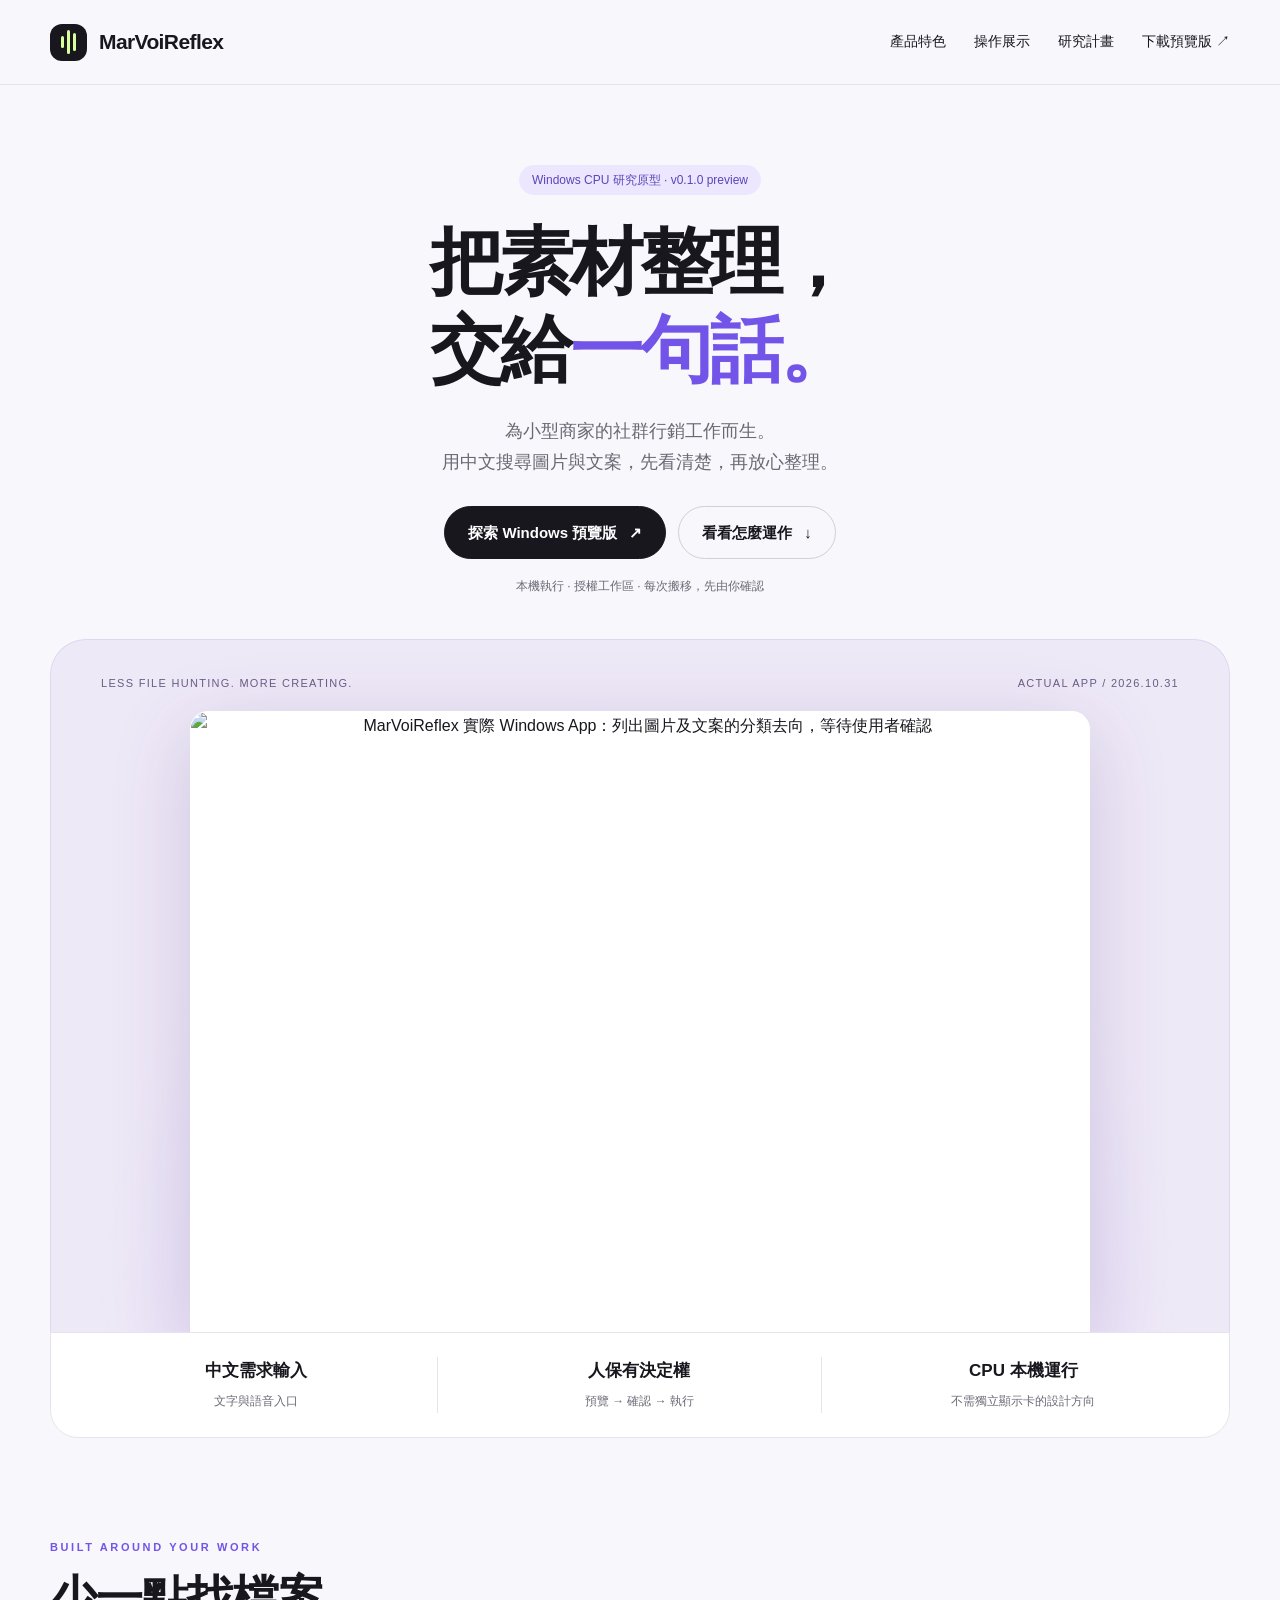
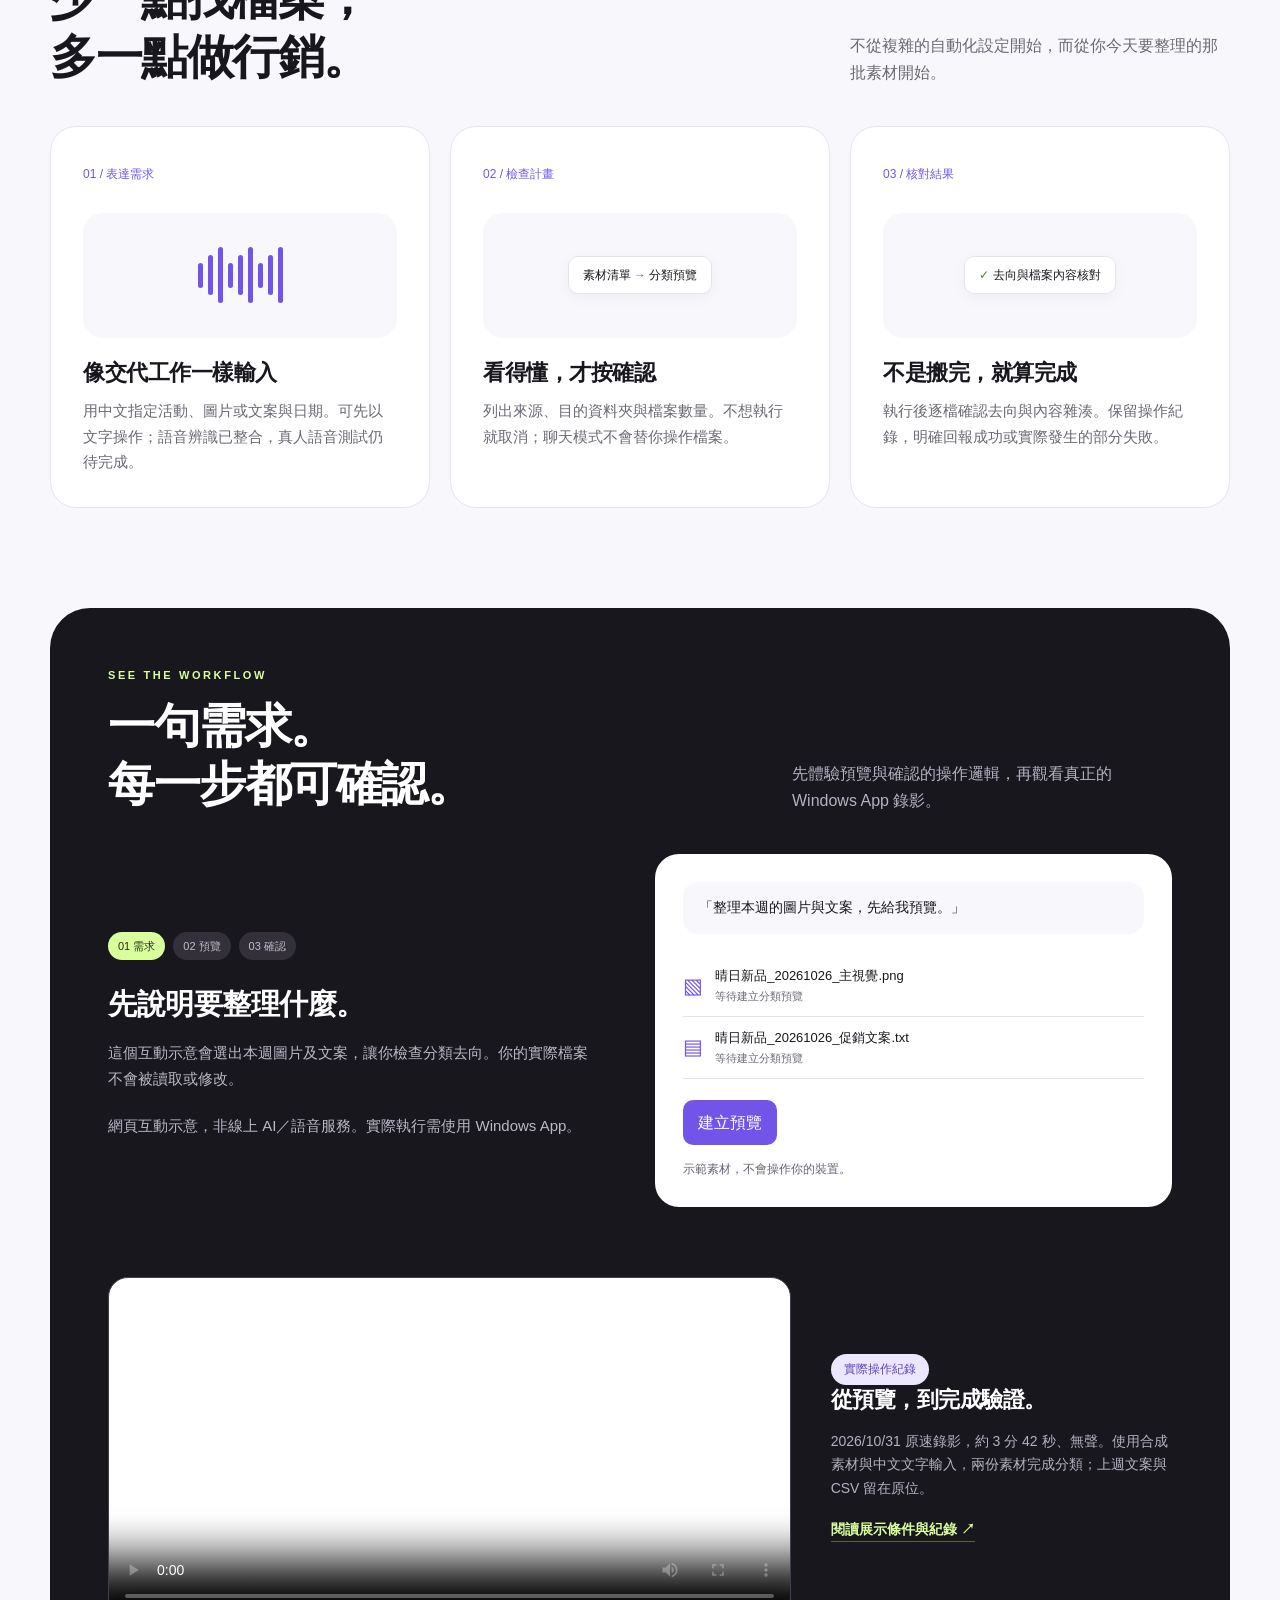
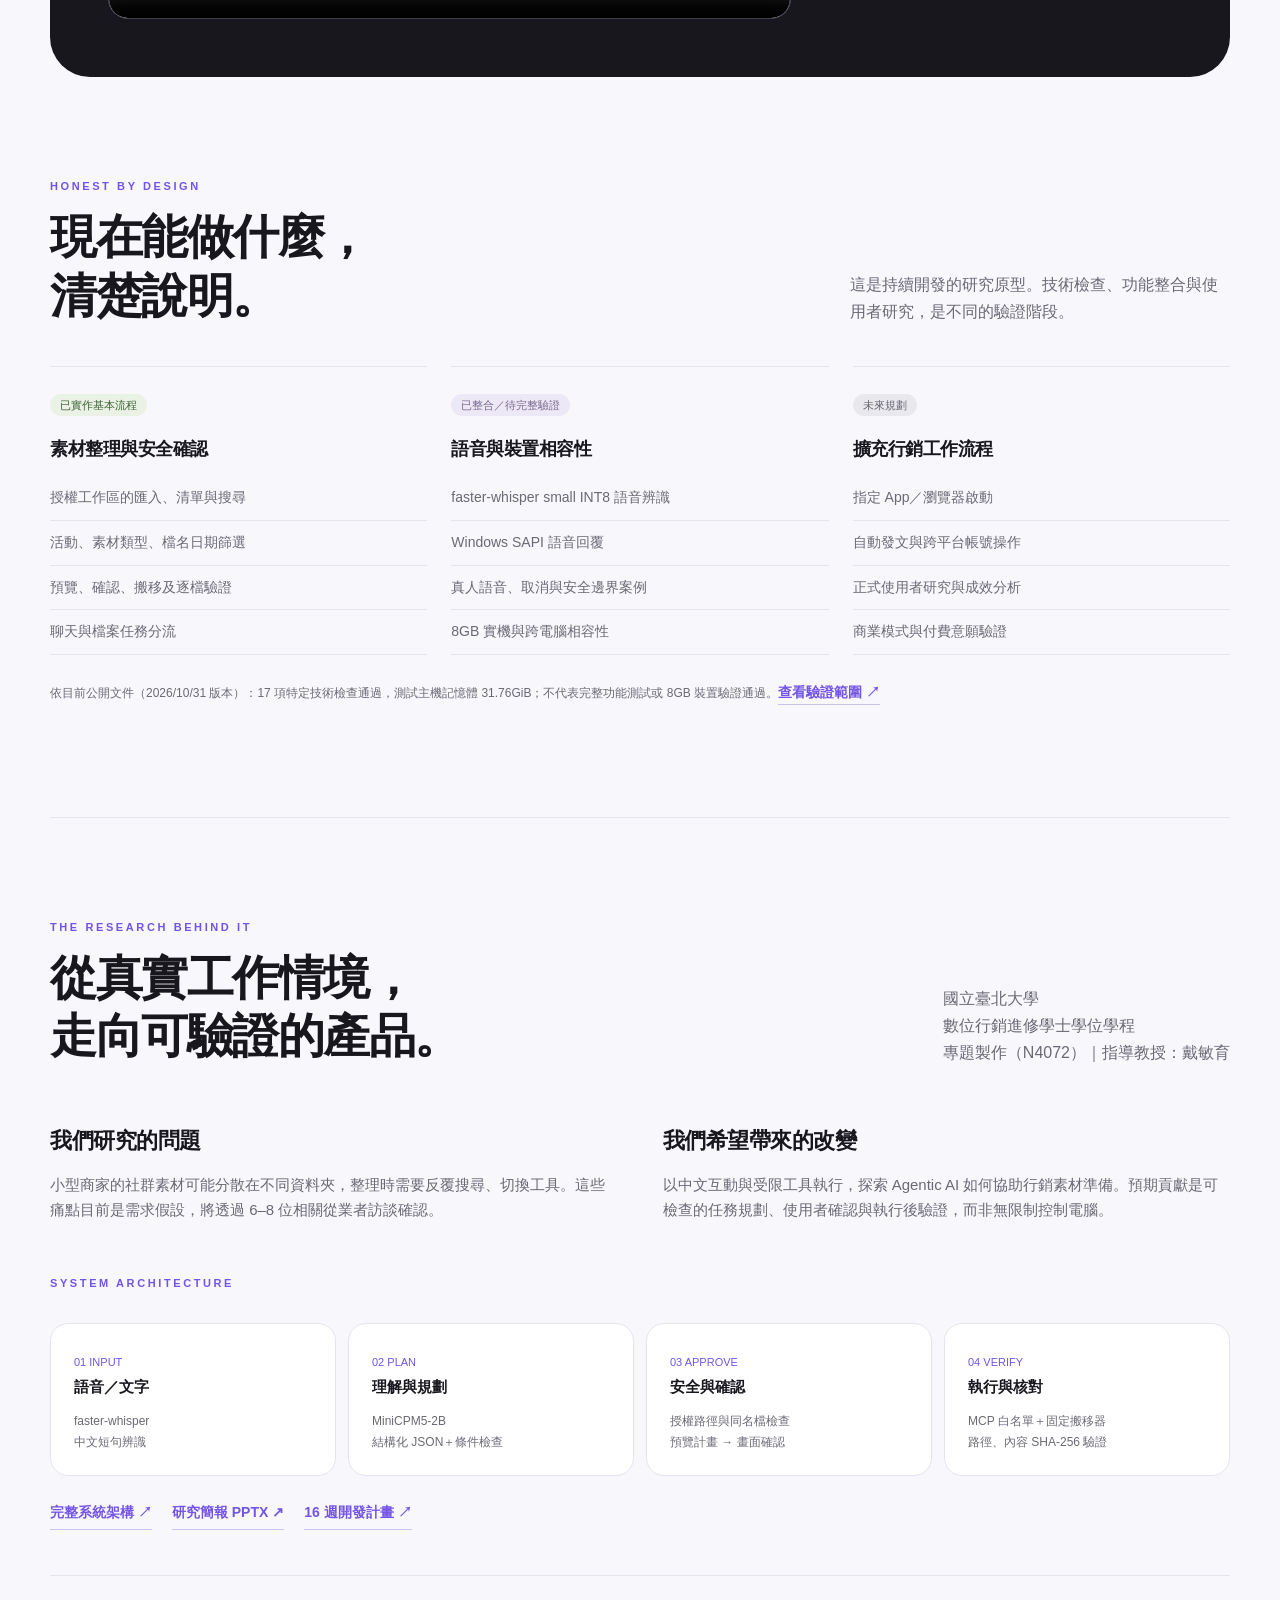
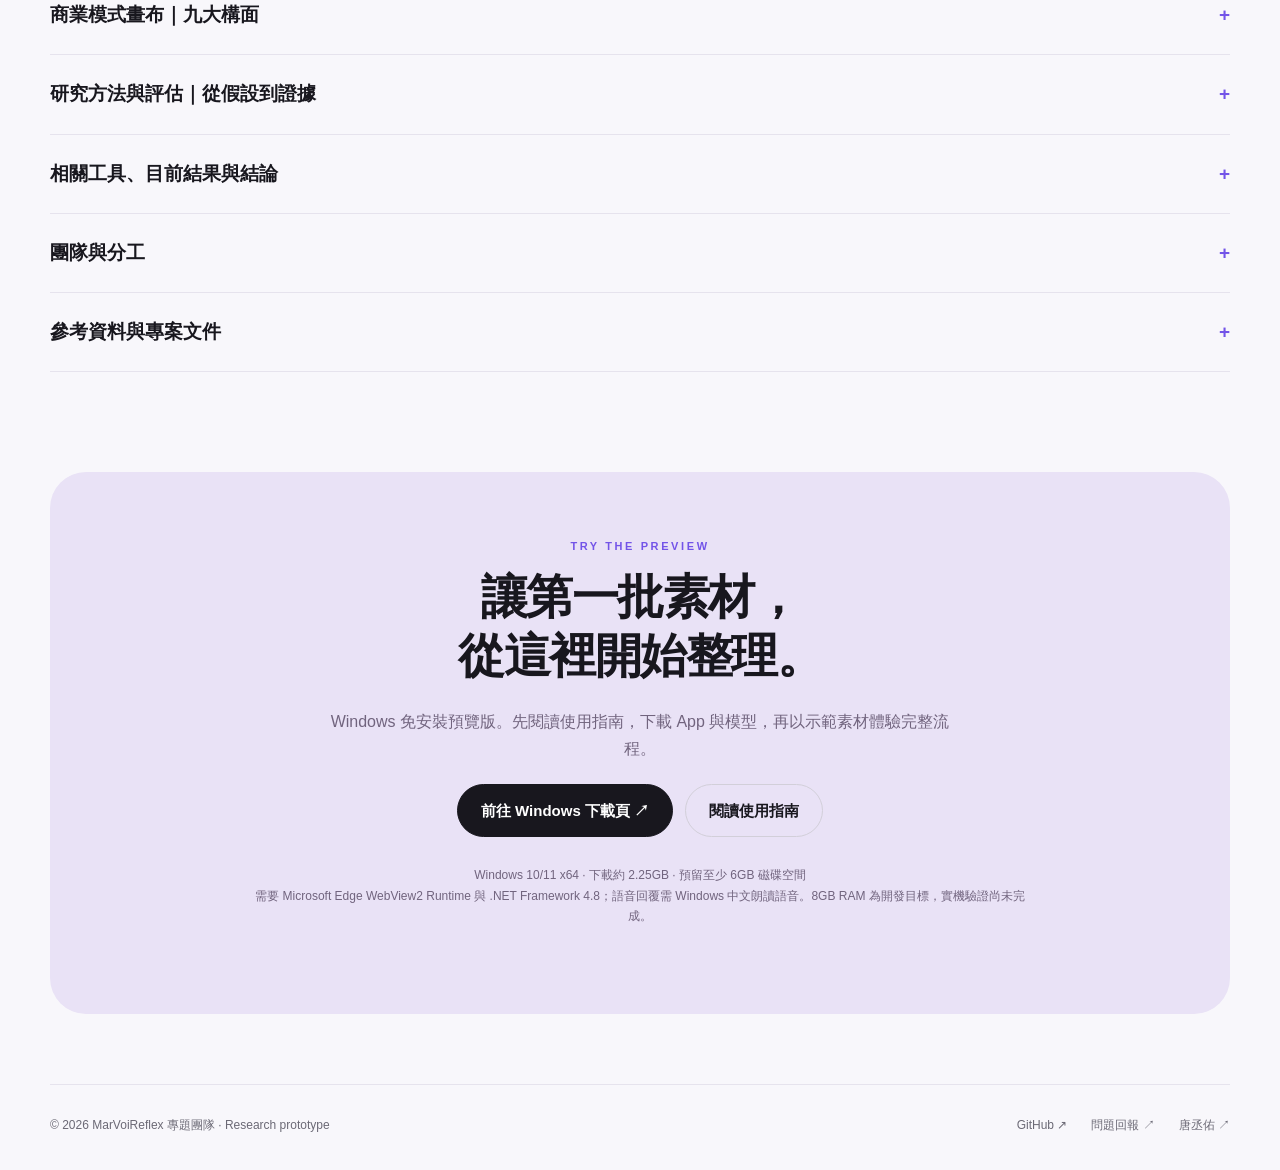
==== index.html @ 87a82dae "Publish MarVoiReflex product and research website" ====
<!doctype html><html lang="zh-Hant"><head><meta charset="UTF-8"><meta name="viewport" content="width=device-width,initial-scale=1"><meta name="theme-color" content="#16151b"><meta name="description" content="MarVoiReflex：結合 Agentic AI 的數位行銷工作流程語音助理。用中文搜尋與整理素材，先預覽、再確認、逐檔驗證。Windows CPU 研究原型。"><title>MarVoiReflex｜把素材整理，交給一句話。</title><style>
:root{--ink:#18171e;--sub:#6b6975;--line:#e6e3ed;--purple:#7354e8;--paper:#f8f7fb;--lime:#d9ff9c}*{box-sizing:border-box}html{scroll-behavior:smooth;scroll-padding-top:100px}body{margin:0;background:var(--paper);color:var(--ink);font-family:-apple-system,BlinkMacSystemFont,"SF Pro Display","PingFang TC","Noto Sans TC","Microsoft JhengHei",sans-serif;line-height:1.7}a{color:inherit;text-decoration:none}button{font:inherit;cursor:pointer}a:focus-visible,button:focus-visible,summary:focus-visible{outline:3px solid var(--purple);outline-offset:5px}.wrap{width:min(1180px,calc(100% - 64px));margin:auto}.nav{height:84px;display:flex;align-items:center;justify-content:space-between;gap:30px}.top{position:sticky;top:0;background:#f8f7fbeF;backdrop-filter:blur(16px);z-index:9;border-bottom:1px solid var(--line)}.brand{display:flex;align-items:center;gap:12px;font-size:21px;font-weight:750;letter-spacing:-.6px}.mark{display:inline-flex;align-items:center;justify-content:center;gap:3px;width:37px;height:37px;background:var(--ink);border-radius:12px}.mark i{display:block;width:3px;background:var(--lime);border-radius:4px;height:12px}.mark i:nth-child(2){height:24px}.mark i:nth-child(3){height:18px}.links{display:flex;gap:28px;font-size:14px}.links a:hover{color:var(--purple)}.pill,.button{display:inline-flex;align-items:center;justify-content:center;gap:12px;border-radius:100px;transition:transform .2s,background .2s}.pill{font-size:12px;padding:5px 13px;background:#ece7ff;color:#5d43ba}.button{border:1px solid var(--ink);background:var(--ink);color:white;padding:13px 23px;font-size:15px;font-weight:600}.button:hover{transform:translateY(-3px);background:#393442}.button.light{background:transparent;color:var(--ink);border-color:#d2cfd9}.button.light:hover{background:white}.hero{padding:80px 0 0;text-align:center}.eyebrow{font-size:11px;letter-spacing:2.6px;text-transform:uppercase;font-weight:700;color:var(--purple)}h1{font-size:clamp(40px,5.7vw,76px);line-height:1.2;letter-spacing:-3px;margin:23px 0}h1 span{color:var(--purple)}.lead{max-width:620px;font-size:18px;color:var(--sub);margin:0 auto 28px}.actions{display:flex;justify-content:center;gap:12px;flex-wrap:wrap}.fine{font-size:12px;color:var(--sub)}.hero .fine{margin:17px 0 42px}.hero-stage{padding:34px 50px 0;border:1px solid #ded7f1;border-bottom:0;border-radius:36px 36px 0 0;background:radial-gradient(at 50% 100%,#dfd1ff,transparent 65%),#eee9f7;position:relative;overflow:hidden}.stage-top{display:flex;align-items:center;justify-content:space-between;color:#6a5c85;font-size:11px;letter-spacing:1.3px;margin-bottom:19px}.window{max-width:900px;margin:auto;border-radius:18px 18px 0 0;border:1px solid white;overflow:hidden;box-shadow:0 20px 80px #4a2c7830;background:white}.window img{display:block;width:100%;height:auto}.proof{display:grid;grid-template-columns:repeat(3,1fr);background:white;border:1px solid var(--line);border-radius:0 0 28px 28px;padding:24px;gap:20px}.proof div{border-right:1px solid var(--line)}.proof div:last-child{border:0}.proof strong{display:block;font-size:17px}.proof span{font-size:12px;color:var(--sub)}section{padding:100px 0}.section-head{display:flex;justify-content:space-between;align-items:flex-end;gap:50px;margin-bottom:40px}h2{font-size:clamp(30px,3.7vw,47px);line-height:1.25;letter-spacing:-1.5px;margin:12px 0 0}.section-head>p{max-width:380px;margin:0;color:var(--sub)}.features{display:grid;grid-template-columns:repeat(3,1fr);gap:20px}.card{background:#fff;border:1px solid var(--line);padding:32px;border-radius:26px}.card .num{font-size:12px;color:var(--purple)}h3{font-size:22px;line-height:1.4;letter-spacing:-.5px;margin:20px 0 10px}.card p{color:var(--sub);font-size:15px;margin:0}.mini{height:125px;display:flex;align-items:center;justify-content:center;margin:26px 0 5px;background:var(--paper);border-radius:20px;position:relative;overflow:hidden}.wave{display:flex;align-items:center;gap:5px}.wave b{display:block;width:5px;border-radius:5px;background:var(--purple)}.wave b:nth-child(3n){height:56px}.wave b:nth-child(3n+1){height:25px}.wave b:nth-child(3n+2){height:40px}.mini .chip{padding:8px 14px;background:white;box-shadow:0 4px 15px #0000000a;border:1px solid var(--line);border-radius:10px;font-size:12px}.dark{background:var(--ink);color:white;border-radius:40px;padding:58px}.dark .eyebrow{color:var(--lime)}.dark .section-head p{color:#b5b1c2}.demo-grid{display:grid;grid-template-columns:1fr 1.05fr;gap:55px;align-items:center}.steps{display:flex;gap:8px;margin:24px 0}.steps span{font-size:11px;padding:5px 10px;border-radius:20px;background:#333039;color:#c2bdcf}.steps span.active{background:var(--lime);color:#23300f}.demo-copy h3{font-size:29px;margin-top:0}.demo-copy p{color:#bbb7c6;font-size:15px}.demo-panel{background:#fff;color:var(--ink);border-radius:24px;padding:28px;min-height:310px}.demo-panel .command{background:var(--paper);padding:14px 16px;border-radius:15px;font-size:14px}.files{margin:21px 0}.file{display:flex;gap:12px;align-items:center;font-size:13px;padding:10px 0;border-bottom:1px solid var(--line)}.file i{font-style:normal;color:var(--purple);font-size:21px}.file span{display:block;font-size:11px;color:var(--sub)}.demo-actions{display:flex;gap:8px;flex-wrap:wrap}.demo-actions button{border:0;border-radius:10px;padding:9px 15px;background:var(--purple);color:white}.demo-actions button.secondary{background:#f0edf5;color:#5a5565}.status{font-size:12px;margin-top:14px;min-height:20px;color:#696276}.demo-note{font-size:11px;color:#9992a8;margin-top:22px}.video-grid{display:grid;grid-template-columns:1.4fr .7fr;gap:40px;align-items:center;margin-top:70px}.video-grid video{width:100%;border-radius:20px;background:#fff;border:1px solid #433e4d}.video-grid h3{margin-top:0}.video-grid p{font-size:14px;color:#b5b1c2}.textlink{color:var(--purple);font-size:14px;font-weight:600;border-bottom:1px solid #ccc1ef;padding-bottom:4px}.dark .textlink{color:var(--lime);border-color:#566342}.status-grid{display:grid;grid-template-columns:repeat(3,1fr);gap:24px}.state{border-top:1px solid var(--line);padding-top:23px}.state h3{font-size:18px}.state ul{padding:0;list-style:none;font-size:14px;color:var(--sub)}.state li{padding:10px 0;border-bottom:1px solid var(--line)}.tag{font-size:11px;border-radius:30px;padding:5px 10px;background:#e9f2e5;color:#406137}.tag.pending{background:#ede8f5;color:#7a698f}.tag.future{background:#e9e9ed;color:#67646f}.research{border-top:1px solid var(--line)}.research-intro{display:grid;grid-template-columns:1fr 1fr;gap:45px;margin-bottom:36px}.research-intro p{color:var(--sub);font-size:15px}.flow{display:grid;grid-template-columns:repeat(4,1fr);gap:12px;margin-top:30px}.node{background:white;border:1px solid var(--line);border-radius:18px;padding:23px}.node strong{display:block;font-size:15px}.node p{font-size:12px;color:var(--sub);margin-bottom:0}.node em{font-size:11px;color:var(--purple);font-style:normal}.research-links{display:flex;gap:20px;margin:25px 0 45px;flex-wrap:wrap}details{border-top:1px solid var(--line);padding:23px 0}details:last-child{border-bottom:1px solid var(--line)}summary{font-size:19px;font-weight:650;cursor:pointer;list-style:none;display:flex;justify-content:space-between;gap:20px}summary:after{content:'+';color:var(--purple)}details[open] summary:after{content:'−'}.detail{padding-top:20px;color:var(--sub);font-size:14px}.bmc{display:grid;grid-template-columns:repeat(3,1fr);gap:10px}.bmc div{background:white;border:1px solid var(--line);border-radius:16px;padding:20px}.bmc strong{display:block;color:var(--ink);margin-bottom:7px}.team{display:grid;grid-template-columns:repeat(4,1fr);gap:15px;margin-top:23px}.team div{border:1px solid var(--line);padding:20px;border-radius:18px;background:white}.team strong{display:block;font-size:17px;color:var(--ink)}.team span{font-size:12px}.download{background:#e9e2f6;border-radius:36px;text-align:center;padding:65px 36px;margin-bottom:70px}.download p{color:#71647e;max-width:620px;margin:22px auto}.download .requirements{font-size:12px;max-width:780px;margin-top:28px}footer{padding:30px 0 35px;border-top:1px solid var(--line);font-size:12px;color:var(--sub);display:flex;justify-content:space-between;gap:20px}footer div{display:flex;gap:24px}.skip{position:absolute;left:15px;top:-80px;background:white;padding:10px;z-index:100}.skip:focus{top:10px}@media(max-width:900px){.links{gap:14px}.links a:nth-child(3){display:none}.wrap{width:calc(100% - 40px)}.hero{padding-top:55px}.features{gap:12px}.card{padding:23px}.dark{padding:36px}.demo-grid,.video-grid{gap:25px}.section-head{gap:25px}.team{grid-template-columns:repeat(2,1fr)}}@media(max-width:640px){.nav{height:70px}.brand{font-size:18px}.links a{display:none}.links a:last-child{display:block;font-size:12px}.hero{padding-top:45px}h1{font-size:40px;letter-spacing:-1.8px}.lead{font-size:16px}.hero-stage{padding:20px 12px 0;border-radius:24px 24px 0 0}.stage-top{font-size:9px}.proof{padding:18px 8px;gap:8px}.proof strong{font-size:13px}.proof span{font-size:10px}.section-head{display:block}.section-head>p{margin-top:18px}.features,.demo-grid,.video-grid,.status-grid,.research-intro{grid-template-columns:1fr}.card{padding:28px}.mini{height:100px}.dark{padding:30px 20px;border-radius:28px}.demo-grid{gap:22px}.demo-panel{padding:20px}.video-grid{margin-top:45px}.flow{grid-template-columns:repeat(2,1fr)}.bmc{grid-template-columns:1fr}.team{gap:10px}.team div{padding:15px}section{padding:65px 0}.download{padding:45px 24px;margin-bottom:40px}footer{display:block}footer div{margin-top:12px}h2{font-size:33px}.research-links{gap:15px}}@media(prefers-reduced-motion:reduce){html{scroll-behavior:auto}*{transition:none!important}}
</style></head><body><a class="skip" href="#main">跳至內容</a><header class="top"><nav class="nav wrap" aria-label="主導覽"><a class="brand" href="#"><span class="mark" aria-hidden="true"><i></i><i></i><i></i></span>MarVoiReflex</a><div class="links"><a href="#features">產品特色</a><a href="#demo">操作展示</a><a href="#research">研究計畫</a><a href="#download">下載預覽版 ↗</a></div></nav></header><main id="main"><div class="wrap"><div class="hero"><span class="pill">Windows CPU 研究原型 · v0.1.0 preview</span><h1>把素材整理，<br>交給<span>一句話。</span></h1><p class="lead">為小型商家的社群行銷工作而生。<br>用中文搜尋圖片與文案，先看清楚，再放心整理。</p><div class="actions"><a class="button" href="#download">探索 Windows 預覽版 <span>↗</span></a><a class="button light" href="#demo">看看怎麼運作 <span>↓</span></a></div><p class="fine">本機執行 · 授權工作區 · 每次搬移，先由你確認</p><div class="hero-stage"><div class="stage-top"><span>LESS FILE HUNTING. MORE CREATING.</span><span>ACTUAL APP / 2026.10.31</span></div><div class="window"><img src="https://raw.githubusercontent.com/yo20ywork-max/MarVoiReflex/main/docs/images/demo-material-preview.png" alt="MarVoiReflex 實際 Windows App：列出圖片及文案的分類去向，等待使用者確認" width="1104" height="761"></div></div><div class="proof"><div><strong>中文需求輸入</strong><span>文字與語音入口</span></div><div><strong>人保有決定權</strong><span>預覽 → 確認 → 執行</span></div><div><strong>CPU 本機運行</strong><span>不需獨立顯示卡的設計方向</span></div></div></div>
<section id="features"><div class="section-head"><div><div class="eyebrow">BUILT AROUND YOUR WORK</div><h2>少一點找檔案，<br>多一點做行銷。</h2></div><p>不從複雜的自動化設定開始，而從你今天要整理的那批素材開始。</p></div><div class="features"><article class="card"><span class="num">01 / 表達需求</span><div class="mini"><div class="wave" aria-hidden="true"><b></b><b></b><b></b><b></b><b></b><b></b><b></b><b></b><b></b></div></div><h3>像交代工作一樣輸入</h3><p>用中文指定活動、圖片或文案與日期。可先以文字操作；語音辨識已整合，真人語音測試仍待完成。</p></article><article class="card"><span class="num">02 / 檢查計畫</span><div class="mini"><div class="chip">素材清單 <span style="color:#7354e8">→</span> 分類預覽</div></div><h3>看得懂，才按確認</h3><p>列出來源、目的資料夾與檔案數量。不想執行就取消；聊天模式不會替你操作檔案。</p></article><article class="card"><span class="num">03 / 核對結果</span><div class="mini"><div class="chip"><span style="color:#567c32">✓</span> 去向與檔案內容核對</div></div><h3>不是搬完，就算完成</h3><p>執行後逐檔確認去向與內容雜湊。保留操作紀錄，明確回報成功或實際發生的部分失敗。</p></article></div></section>
<section class="dark" id="demo"><div class="section-head"><div><div class="eyebrow">SEE THE WORKFLOW</div><h2>一句需求。<br>每一步都可確認。</h2></div><p>先體驗預覽與確認的操作邏輯，再觀看真正的 Windows App 錄影。</p></div><div class="demo-grid"><div class="demo-copy"><div class="steps" aria-label="示意流程"><span class="active">01 需求</span><span>02 預覽</span><span>03 確認</span></div><h3 id="demo-title">先說明要整理什麼。</h3><p id="demo-desc">這個互動示意會選出本週圖片及文案，讓你檢查分類去向。你的實際檔案不會被讀取或修改。</p><p class="demo-note">網頁互動示意，非線上 AI／語音服務。實際執行需使用 Windows App。</p></div><div class="demo-panel"><div class="command">「整理本週的圖片與文案，先給我預覽。」</div><div class="files" id="files"><div class="file"><i>▧</i><div>晴日新品_20261026_主視覺.png<span>等待建立分類預覽</span></div></div><div class="file"><i>▤</i><div>晴日新品_20261026_促銷文案.txt<span>等待建立分類預覽</span></div></div></div><div class="demo-actions"><button id="preview">建立預覽</button><button id="confirm" hidden>確認示意整理</button><button class="secondary" id="cancel" hidden>取消</button><button class="secondary" id="reset" hidden>重新體驗</button></div><div class="status" id="status" aria-live="polite">示範素材，不會操作你的裝置。</div></div></div><div class="video-grid"><video controls preload="metadata" poster="https://raw.githubusercontent.com/yo20ywork-max/MarVoiReflex/main/docs/images/demo-material-preview.png" aria-label="MarVoiReflex Windows App 真實操作影片"><source src="https://raw.githubusercontent.com/yo20ywork-max/MarVoiReflex/main/docs/demo/MarVoiReflex-Material-Task-20261031.mp4" type="video/mp4">你的瀏覽器不支援影片，請使用下方 GitHub 展示連結。</video><div><span class="pill">實際操作紀錄</span><h3>從預覽，到完成驗證。</h3><p>2026/10/31 原速錄影，約 3 分 42 秒、無聲。使用合成素材與中文文字輸入，兩份素材完成分類；上週文案與 CSV 留在原位。</p><a class="textlink" href="https://github.com/yo20ywork-max/MarVoiReflex/blob/main/docs/demo.md">閱讀展示條件與紀錄 ↗</a></div></div></section>
<section id="status-section"><div class="section-head"><div><div class="eyebrow">HONEST BY DESIGN</div><h2>現在能做什麼，<br>清楚說明。</h2></div><p>這是持續開發的研究原型。技術檢查、功能整合與使用者研究，是不同的驗證階段。</p></div><div class="status-grid"><article class="state"><span class="tag">已實作基本流程</span><h3>素材整理與安全確認</h3><ul><li>授權工作區的匯入、清單與搜尋</li><li>活動、素材類型、檔名日期篩選</li><li>預覽、確認、搬移及逐檔驗證</li><li>聊天與檔案任務分流</li></ul></article><article class="state"><span class="tag pending">已整合／待完整驗證</span><h3>語音與裝置相容性</h3><ul><li>faster-whisper small INT8 語音辨識</li><li>Windows SAPI 語音回覆</li><li>真人語音、取消與安全邊界案例</li><li>8GB 實機與跨電腦相容性</li></ul></article><article class="state"><span class="tag future">未來規劃</span><h3>擴充行銷工作流程</h3><ul><li>指定 App／瀏覽器啟動</li><li>自動發文與跨平台帳號操作</li><li>正式使用者研究與成效分析</li><li>商業模式與付費意願驗證</li></ul></article></div><p class="fine">依目前公開文件（2026/10/31 版本）：17 項特定技術檢查通過，測試主機記憶體 31.76GiB；不代表完整功能測試或 8GB 裝置驗證通過。<a class="textlink" href="https://github.com/yo20ywork-max/MarVoiReflex/blob/main/docs/testing/feasibility.md">查看驗證範圍 ↗</a></p></section>
<section id="research" class="research"><div class="section-head"><div><div class="eyebrow">THE RESEARCH BEHIND IT</div><h2>從真實工作情境，<br>走向可驗證的產品。</h2></div><p>國立臺北大學<br>數位行銷進修學士學位學程<br>專題製作（N4072）｜指導教授：戴敏育</p></div><div class="research-intro"><div><h3>我們研究的問題</h3><p>小型商家的社群素材可能分散在不同資料夾，整理時需要反覆搜尋、切換工具。這些痛點目前是需求假設，將透過 6–8 位相關從業者訪談確認。</p></div><div><h3>我們希望帶來的改變</h3><p>以中文互動與受限工具執行，探索 Agentic AI 如何協助行銷素材準備。預期貢獻是可檢查的任務規劃、使用者確認與執行後驗證，而非無限制控制電腦。</p></div></div><div class="eyebrow">SYSTEM ARCHITECTURE</div><div class="flow"><div class="node"><em>01 INPUT</em><strong>語音／文字</strong><p>faster-whisper<br>中文短句辨識</p></div><div class="node"><em>02 PLAN</em><strong>理解與規劃</strong><p>MiniCPM5-2B<br>結構化 JSON＋條件檢查</p></div><div class="node"><em>03 APPROVE</em><strong>安全與確認</strong><p>授權路徑與同名檔檢查<br>預覽計畫 → 畫面確認</p></div><div class="node"><em>04 VERIFY</em><strong>執行與核對</strong><p>MCP 白名單＋固定搬移器<br>路徑、內容 SHA-256 驗證</p></div></div><div class="research-links"><a class="textlink" href="https://github.com/yo20ywork-max/MarVoiReflex/blob/main/docs/architecture.md">完整系統架構 ↗</a><a class="textlink" href="https://github.com/yo20ywork-max/MarVoiReflex/blob/main/docs/presentation/MarVoiReflex-Revision-20261031.pptx">研究簡報 PPTX ↗</a><a class="textlink" href="https://github.com/yo20ywork-max/MarVoiReflex/blob/main/docs/roadmap.md">16 週開發計畫 ↗</a></div>
<details><summary>商業模式畫布｜九大構面</summary><div class="detail"><p>以下為待驗證的商業規劃，不是已確定售價或營運成果。</p><div class="bmc"><div><strong>客戶區隔</strong>小型商家的社群行銷人員</div><div><strong>價值主張</strong>降低搜尋、分類時間與檔案整理錯誤</div><div><strong>通路</strong>商家社群、校內成果展示、專題網站</div><div><strong>客戶關係</strong>操作教學、分類預覽與問題回報</div><div><strong>收益來源</strong>免費試用、買斷或訂閱；尚待訪談驗證</div><div><strong>關鍵資源</strong>本機模型、CPU 推論、工具控制器與團隊</div><div><strong>關鍵活動</strong>訪談、開發、安全驗證與使用者測試</div><div><strong>關鍵夥伴</strong>試用商家、行銷人員、教授及工具社群</div><div><strong>成本結構</strong>開發工時、測試設備、維護與散布儲存</div></div></div></details>
<details><summary>研究方法與評估｜從假設到證據</summary><div class="detail"><p>規劃招募 12–16 位相關工作經驗受試者，使用難度相當的 A／B 素材，以平衡順序比較人工與 Agent 操作。前期需求訪談與正式研究為不同階段，目前招募與正式測試尚未完成。</p><p>評估任務完成率、配對作業時間、分類正確率、精確率／召回率、操作步驟、滿意度與未授權操作。失敗與超時也納入報告，不只展示成功案例。</p><p>研究目標：任務完成率 ≥80%、時間節省 ≥20%、滿意度平均 ≥4/5，且未授權操作為 0。以上是待驗證目標，並非實測成果。</p><a class="textlink" href="https://github.com/yo20ywork-max/MarVoiReflex/blob/main/docs/testing/user-study.md">完整研究方法 ↗</a></div></details>
<details><summary>相關工具、目前結果與結論</summary><div class="detail"><p>研究參考 Windows Voice Access、Power Automate Desktop 與其 Copilot；比較重點為中文素材整理的口令數、設定成本、操作時間與錯誤恢復。目前比較依官方文件整理，競品實測仍在規劃中。</p><p>目前成果為可展示的 Windows CPU 原型、素材預覽與確認流程，以及特定工程檢查紀錄。是否能改善實際行銷人員效率，須待正式使用者研究後下結論。</p><a class="textlink" href="https://github.com/yo20ywork-max/MarVoiReflex/blob/main/docs/project-positioning.md">工具比較與研究定位 ↗</a></div></details>
<details><summary>團隊與分工</summary><div class="detail"><div class="team"><div><strong>唐丞佑</strong><span>組長<br>規劃進度、整合成果</span></div><div><strong>劉邦昱</strong><span>語音輸入與語音回覆</span></div><div><strong>劉芮妘</strong><span>畫面資訊與結果確認</span></div><div><strong>李心愉</strong><span>理解指令、研究資料</span></div></div></div></details>
<details><summary>參考資料與專案文件</summary><div class="detail"><p><a class="textlink" href="https://drive.google.com/file/d/1s6wkJIULlJHknoELVIFMi5XBsE9Rpsbp/view">Agentic AI Innovative Applications 課程指引 ↗</a></p><p><a class="textlink" href="https://github.com/yo20ywork-max/MarVoiReflex/blob/main/docs/references.md">完整參考資料與第三方工具來源 ↗</a></p><p><a class="textlink" href="https://github.com/yo20ywork-max/MarVoiReflex/blob/main/docs/requirements.md">研究需求與驗收對照 ↗</a></p><p>本站依公開專案文件整理，未將課程 PDF 重新散布。網站為產品與研究介紹頁，並非正式測試成果報告。</p></div></details></section>
<div class="download" id="download"><div class="eyebrow">TRY THE PREVIEW</div><h2>讓第一批素材，<br>從這裡開始整理。</h2><p>Windows 免安裝預覽版。先閱讀使用指南，下載 App 與模型，再以示範素材體驗完整流程。</p><div class="actions"><a class="button" href="https://github.com/yo20ywork-max/MarVoiReflex/releases/tag/v0.1.0-preview-20261031">前往 Windows 下載頁 ↗</a><a class="button light" href="https://github.com/yo20ywork-max/MarVoiReflex/blob/main/docs/user-guide.md">閱讀使用指南</a></div><p class="requirements">Windows 10/11 x64 · 下載約 2.25GB · 預留至少 6GB 磁碟空間<br>需要 Microsoft Edge WebView2 Runtime 與 .NET Framework 4.8；語音回覆需 Windows 中文朗讀語音。8GB RAM 為開發目標，實機驗證尚未完成。</p></div></div></main><footer class="wrap"><span>© 2026 MarVoiReflex 專題團隊 · Research prototype</span><div><a href="https://github.com/yo20ywork-max/MarVoiReflex">GitHub ↗</a><a href="https://github.com/yo20ywork-max/MarVoiReflex/issues">問題回報 ↗</a><a href="https://yo20ywork-max.github.io/">唐丞佑 ↗</a></div></footer><script>
const q=id=>document.getElementById(id), initial=q('files').innerHTML;
function show(ids){['preview','confirm','cancel','reset'].forEach(id=>q(id).hidden=!ids.includes(id))}
function step(n){document.querySelectorAll('.steps span').forEach((el,i)=>el.classList.toggle('active',i===n))}
q('preview').onclick=()=>{show(['confirm','cancel']);step(1);q('demo-title').textContent='看清楚每一份檔案的去向。';q('demo-desc').textContent='預覽中，圖片將分類到圖片資料夾，文字檔將分類到文案資料夾。此時仍可取消。';q('files').querySelectorAll('span').forEach((el,i)=>el.textContent=i?'預計 → 已整理／文案／':'預計 → 已整理／圖片／');q('status').textContent='預覽已建立。尚未執行示意整理。'};
q('confirm').onclick=()=>{show(['reset']);step(2);q('demo-title').textContent='由你確認，再完成整理。';q('demo-desc').textContent='示意流程已完成。實際 App 會重新檢查授權範圍與檔案狀態，並在搬移後逐檔驗證。';q('files').querySelectorAll('span').forEach((el,i)=>el.textContent=i?'示意完成 → 已整理／文案／':'示意完成 → 已整理／圖片／');q('status').textContent='✓ 互動示意完成；沒有讀取或修改任何真實檔案。'};
q('cancel').onclick=()=>{show(['reset']);step(0);q('demo-title').textContent='隨時取消，原檔不動。';q('demo-desc').textContent='取消不是失敗，而是把選擇權留給你。你可以重新確認需求，再建立新的分類預覽。';q('status').textContent='已取消示意整理，未執行任何檔案操作。'};
q('reset').onclick=()=>{show(['preview']);step(0);q('files').innerHTML=initial;q('demo-title').textContent='先說明要整理什麼。';q('demo-desc').textContent='這個互動示意會選出本週圖片及文案，讓你檢查分類去向。你的實際檔案不會被讀取或修改。';q('status').textContent='示範素材，不會操作你的裝置。'};
</script></body></html>
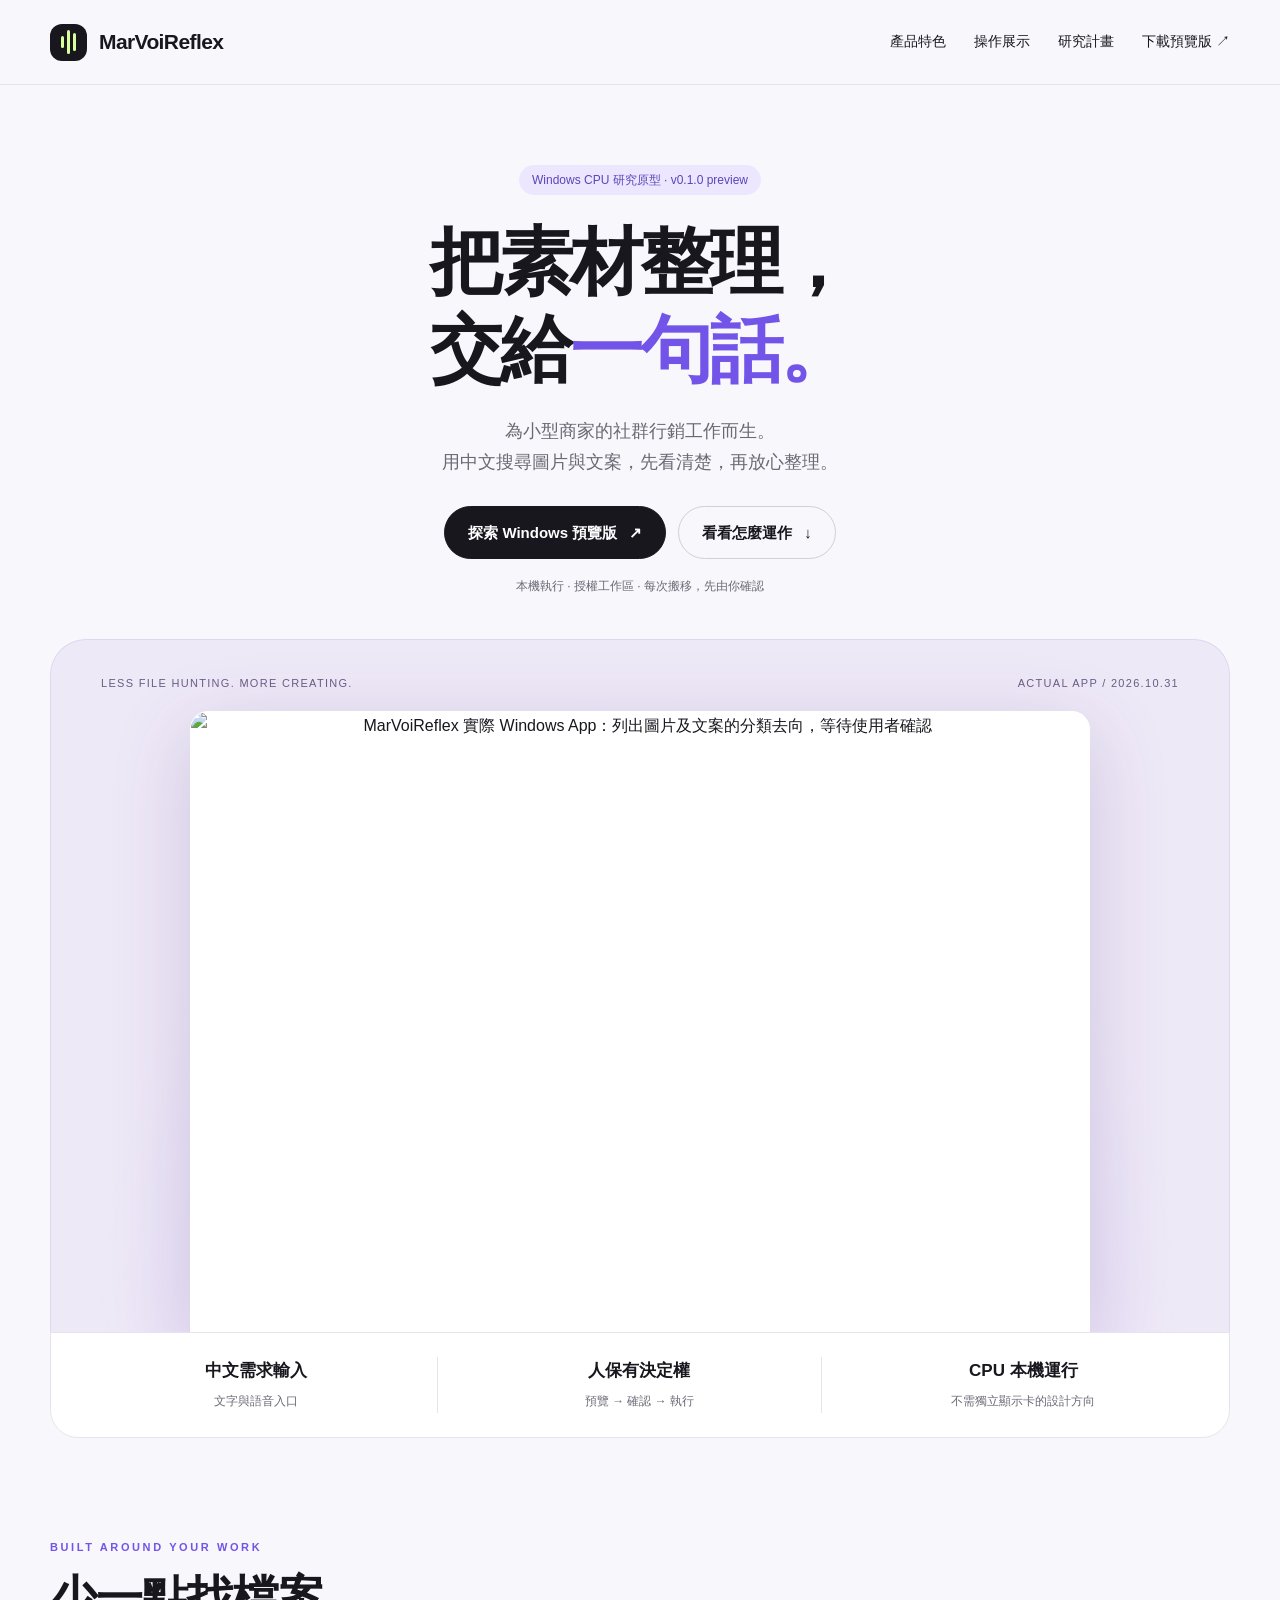
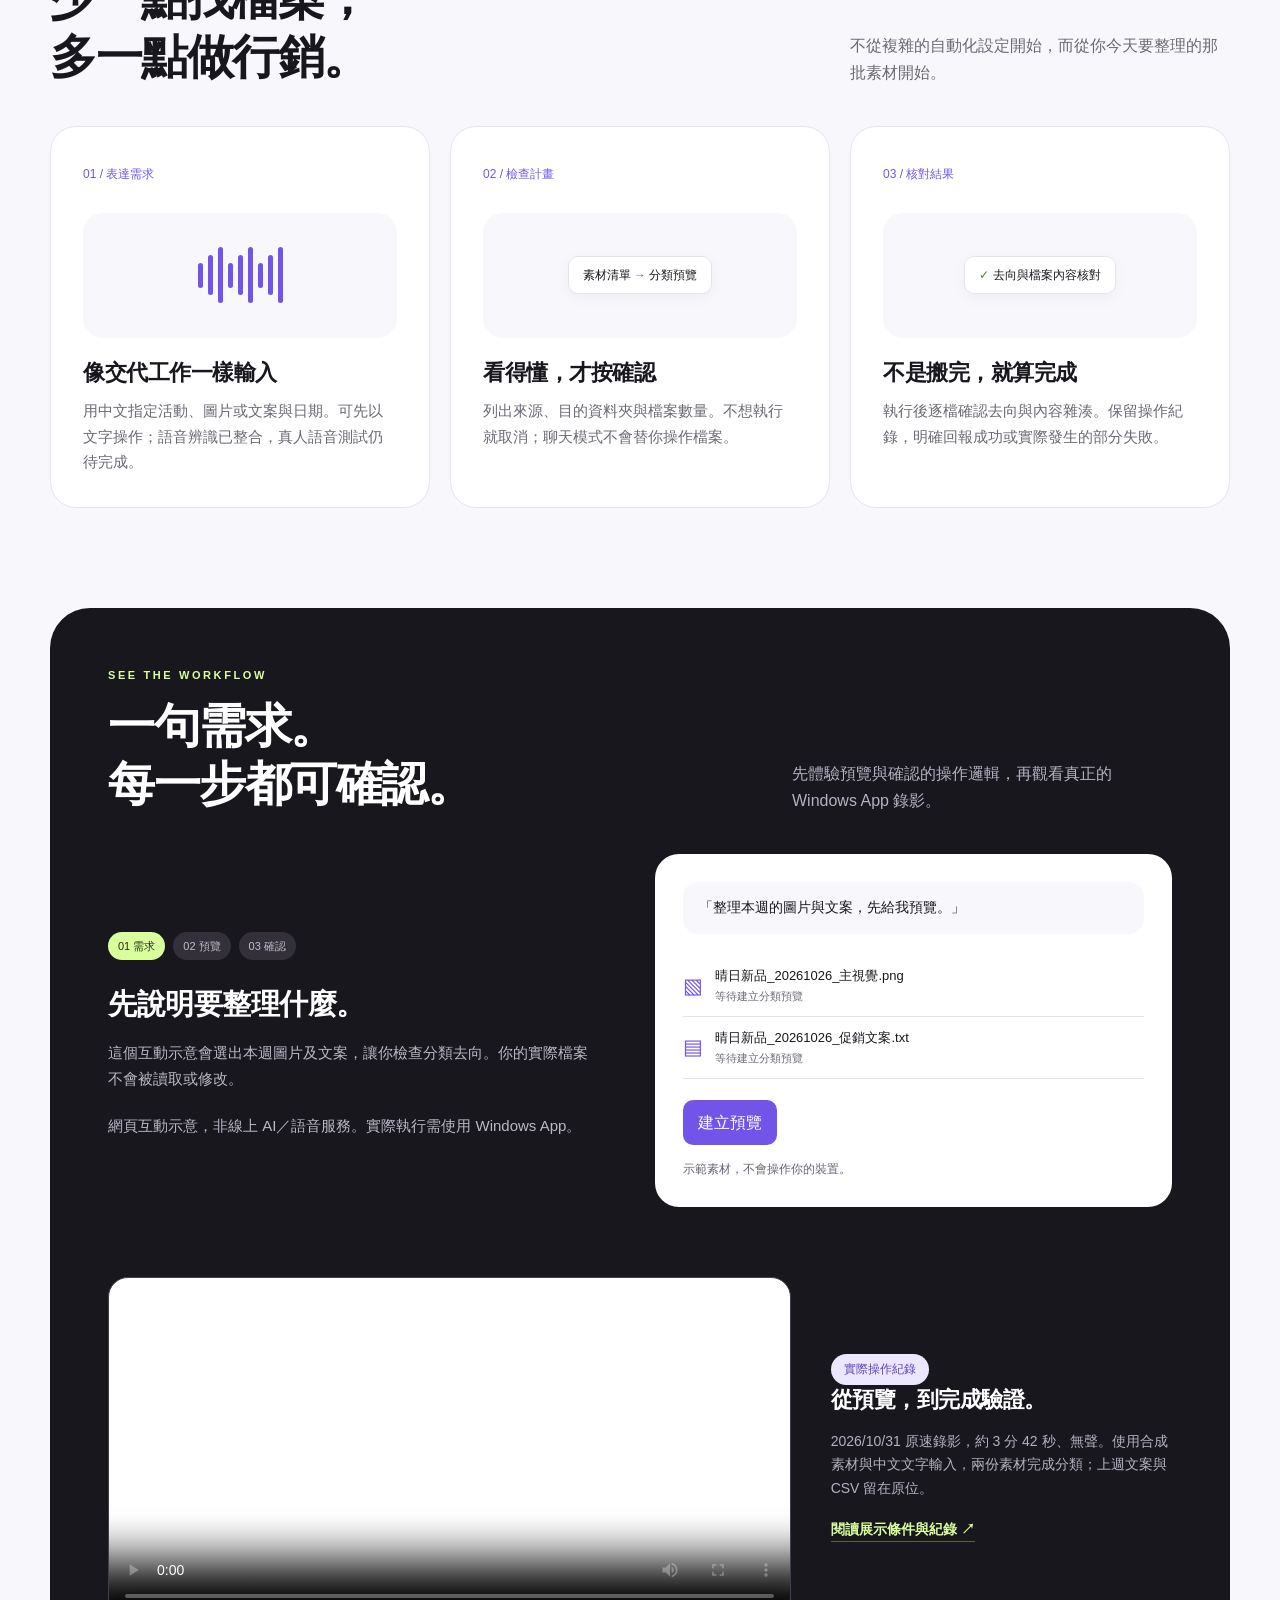
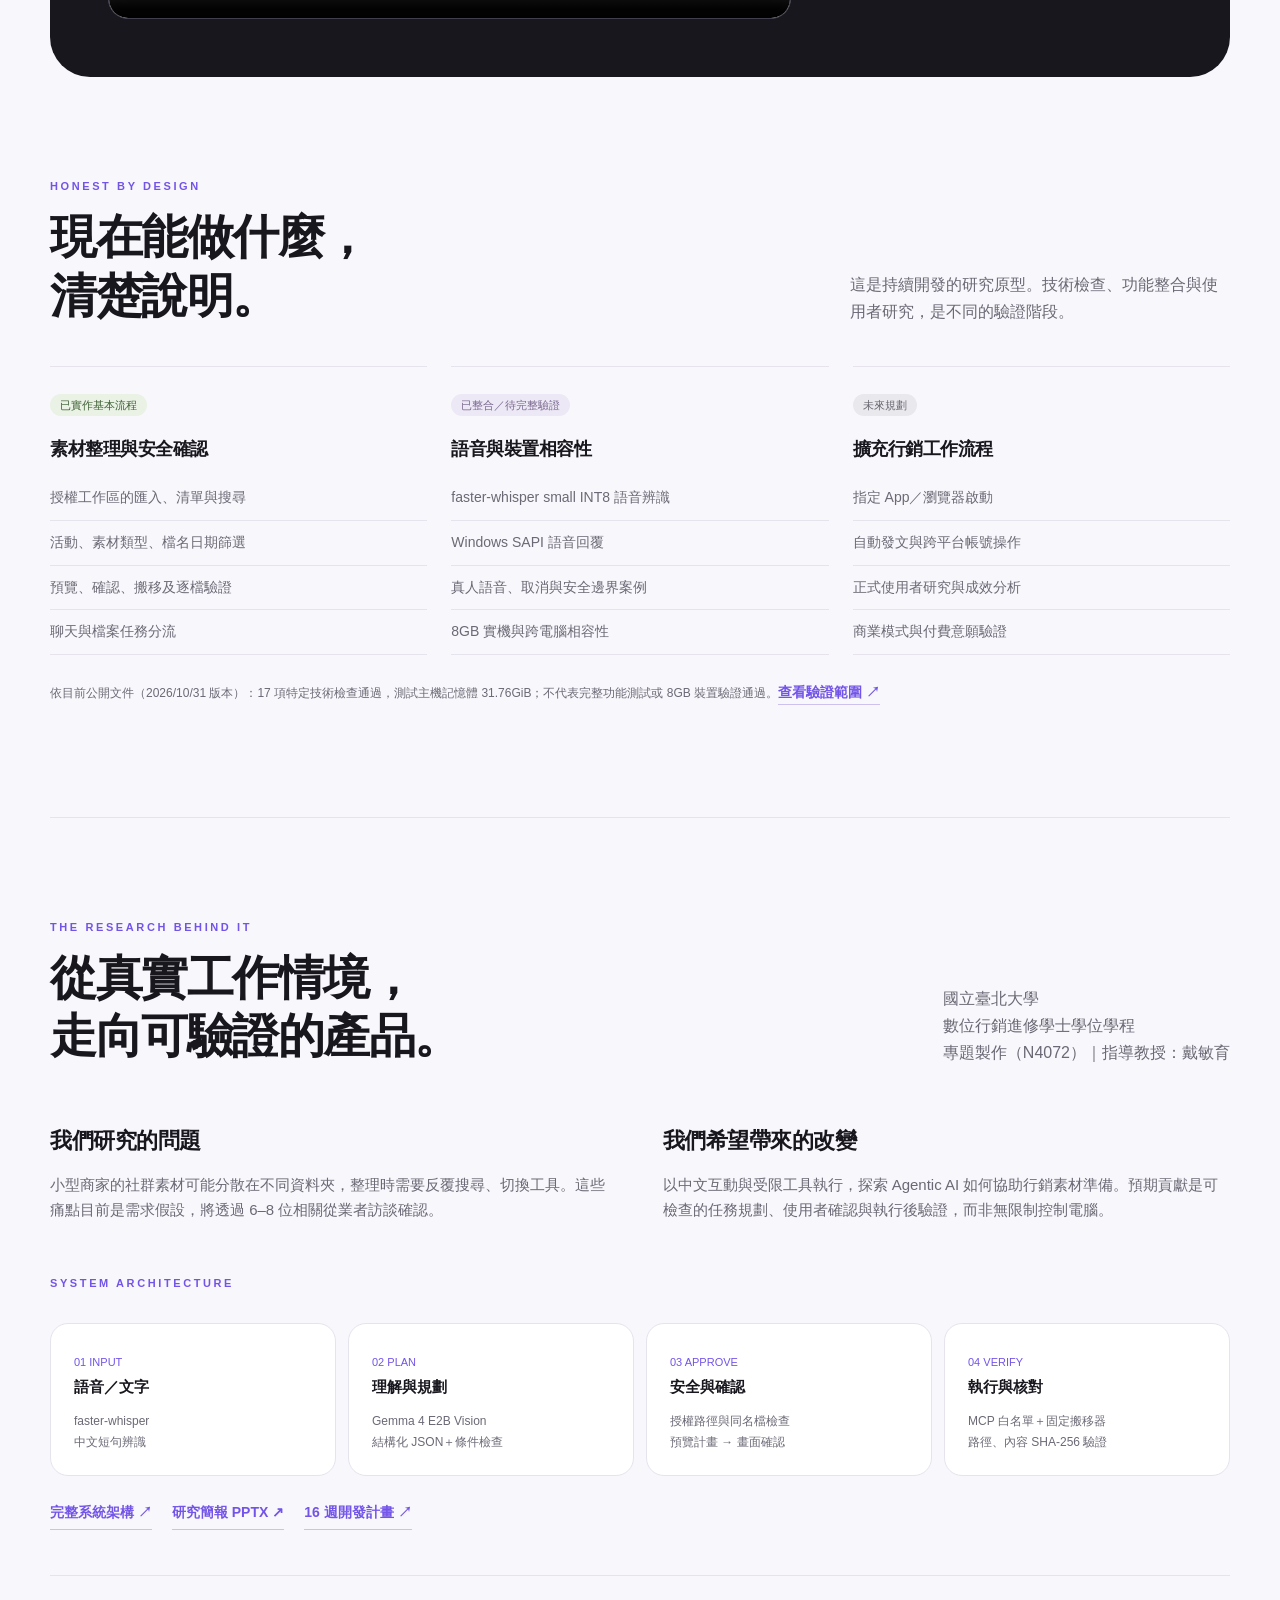
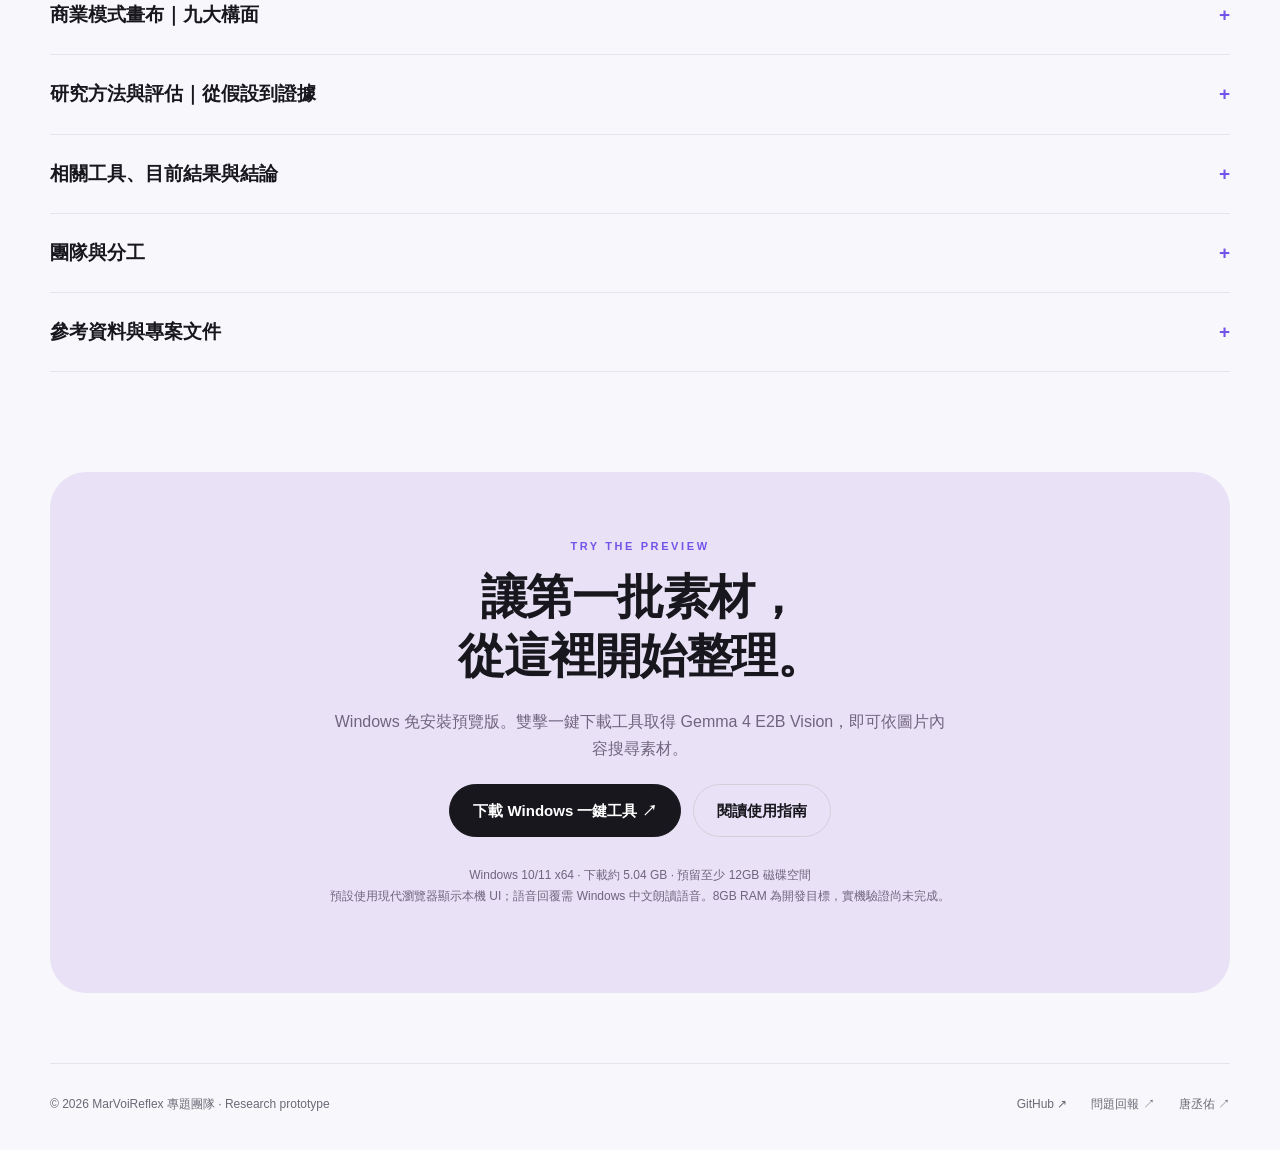
==== commit 05c92bf0: "Prepare Windows Gemma 4 E2B Vision default release" ====
--- a/index.html
+++ b/index.html
@@ -2,15 +2,15 @@
 :root{--ink:#18171e;--sub:#6b6975;--line:#e6e3ed;--purple:#7354e8;--paper:#f8f7fb;--lime:#d9ff9c}*{box-sizing:border-box}html{scroll-behavior:smooth;scroll-padding-top:100px}body{margin:0;background:var(--paper);color:var(--ink);font-family:-apple-system,BlinkMacSystemFont,"SF Pro Display","PingFang TC","Noto Sans TC","Microsoft JhengHei",sans-serif;line-height:1.7}a{color:inherit;text-decoration:none}button{font:inherit;cursor:pointer}a:focus-visible,button:focus-visible,summary:focus-visible{outline:3px solid var(--purple);outline-offset:5px}.wrap{width:min(1180px,calc(100% - 64px));margin:auto}.nav{height:84px;display:flex;align-items:center;justify-content:space-between;gap:30px}.top{position:sticky;top:0;background:#f8f7fbeF;backdrop-filter:blur(16px);z-index:9;border-bottom:1px solid var(--line)}.brand{display:flex;align-items:center;gap:12px;font-size:21px;font-weight:750;letter-spacing:-.6px}.mark{display:inline-flex;align-items:center;justify-content:center;gap:3px;width:37px;height:37px;background:var(--ink);border-radius:12px}.mark i{display:block;width:3px;background:var(--lime);border-radius:4px;height:12px}.mark i:nth-child(2){height:24px}.mark i:nth-child(3){height:18px}.links{display:flex;gap:28px;font-size:14px}.links a:hover{color:var(--purple)}.pill,.button{display:inline-flex;align-items:center;justify-content:center;gap:12px;border-radius:100px;transition:transform .2s,background .2s}.pill{font-size:12px;padding:5px 13px;background:#ece7ff;color:#5d43ba}.button{border:1px solid var(--ink);background:var(--ink);color:white;padding:13px 23px;font-size:15px;font-weight:600}.button:hover{transform:translateY(-3px);background:#393442}.button.light{background:transparent;color:var(--ink);border-color:#d2cfd9}.button.light:hover{background:white}.hero{padding:80px 0 0;text-align:center}.eyebrow{font-size:11px;letter-spacing:2.6px;text-transform:uppercase;font-weight:700;color:var(--purple)}h1{font-size:clamp(40px,5.7vw,76px);line-height:1.2;letter-spacing:-3px;margin:23px 0}h1 span{color:var(--purple)}.lead{max-width:620px;font-size:18px;color:var(--sub);margin:0 auto 28px}.actions{display:flex;justify-content:center;gap:12px;flex-wrap:wrap}.fine{font-size:12px;color:var(--sub)}.hero .fine{margin:17px 0 42px}.hero-stage{padding:34px 50px 0;border:1px solid #ded7f1;border-bottom:0;border-radius:36px 36px 0 0;background:radial-gradient(at 50% 100%,#dfd1ff,transparent 65%),#eee9f7;position:relative;overflow:hidden}.stage-top{display:flex;align-items:center;justify-content:space-between;color:#6a5c85;font-size:11px;letter-spacing:1.3px;margin-bottom:19px}.window{max-width:900px;margin:auto;border-radius:18px 18px 0 0;border:1px solid white;overflow:hidden;box-shadow:0 20px 80px #4a2c7830;background:white}.window img{display:block;width:100%;height:auto}.proof{display:grid;grid-template-columns:repeat(3,1fr);background:white;border:1px solid var(--line);border-radius:0 0 28px 28px;padding:24px;gap:20px}.proof div{border-right:1px solid var(--line)}.proof div:last-child{border:0}.proof strong{display:block;font-size:17px}.proof span{font-size:12px;color:var(--sub)}section{padding:100px 0}.section-head{display:flex;justify-content:space-between;align-items:flex-end;gap:50px;margin-bottom:40px}h2{font-size:clamp(30px,3.7vw,47px);line-height:1.25;letter-spacing:-1.5px;margin:12px 0 0}.section-head>p{max-width:380px;margin:0;color:var(--sub)}.features{display:grid;grid-template-columns:repeat(3,1fr);gap:20px}.card{background:#fff;border:1px solid var(--line);padding:32px;border-radius:26px}.card .num{font-size:12px;color:var(--purple)}h3{font-size:22px;line-height:1.4;letter-spacing:-.5px;margin:20px 0 10px}.card p{color:var(--sub);font-size:15px;margin:0}.mini{height:125px;display:flex;align-items:center;justify-content:center;margin:26px 0 5px;background:var(--paper);border-radius:20px;position:relative;overflow:hidden}.wave{display:flex;align-items:center;gap:5px}.wave b{display:block;width:5px;border-radius:5px;background:var(--purple)}.wave b:nth-child(3n){height:56px}.wave b:nth-child(3n+1){height:25px}.wave b:nth-child(3n+2){height:40px}.mini .chip{padding:8px 14px;background:white;box-shadow:0 4px 15px #0000000a;border:1px solid var(--line);border-radius:10px;font-size:12px}.dark{background:var(--ink);color:white;border-radius:40px;padding:58px}.dark .eyebrow{color:var(--lime)}.dark .section-head p{color:#b5b1c2}.demo-grid{display:grid;grid-template-columns:1fr 1.05fr;gap:55px;align-items:center}.steps{display:flex;gap:8px;margin:24px 0}.steps span{font-size:11px;padding:5px 10px;border-radius:20px;background:#333039;color:#c2bdcf}.steps span.active{background:var(--lime);color:#23300f}.demo-copy h3{font-size:29px;margin-top:0}.demo-copy p{color:#bbb7c6;font-size:15px}.demo-panel{background:#fff;color:var(--ink);border-radius:24px;padding:28px;min-height:310px}.demo-panel .command{background:var(--paper);padding:14px 16px;border-radius:15px;font-size:14px}.files{margin:21px 0}.file{display:flex;gap:12px;align-items:center;font-size:13px;padding:10px 0;border-bottom:1px solid var(--line)}.file i{font-style:normal;color:var(--purple);font-size:21px}.file span{display:block;font-size:11px;color:var(--sub)}.demo-actions{display:flex;gap:8px;flex-wrap:wrap}.demo-actions button{border:0;border-radius:10px;padding:9px 15px;background:var(--purple);color:white}.demo-actions button.secondary{background:#f0edf5;color:#5a5565}.status{font-size:12px;margin-top:14px;min-height:20px;color:#696276}.demo-note{font-size:11px;color:#9992a8;margin-top:22px}.video-grid{display:grid;grid-template-columns:1.4fr .7fr;gap:40px;align-items:center;margin-top:70px}.video-grid video{width:100%;border-radius:20px;background:#fff;border:1px solid #433e4d}.video-grid h3{margin-top:0}.video-grid p{font-size:14px;color:#b5b1c2}.textlink{color:var(--purple);font-size:14px;font-weight:600;border-bottom:1px solid #ccc1ef;padding-bottom:4px}.dark .textlink{color:var(--lime);border-color:#566342}.status-grid{display:grid;grid-template-columns:repeat(3,1fr);gap:24px}.state{border-top:1px solid var(--line);padding-top:23px}.state h3{font-size:18px}.state ul{padding:0;list-style:none;font-size:14px;color:var(--sub)}.state li{padding:10px 0;border-bottom:1px solid var(--line)}.tag{font-size:11px;border-radius:30px;padding:5px 10px;background:#e9f2e5;color:#406137}.tag.pending{background:#ede8f5;color:#7a698f}.tag.future{background:#e9e9ed;color:#67646f}.research{border-top:1px solid var(--line)}.research-intro{display:grid;grid-template-columns:1fr 1fr;gap:45px;margin-bottom:36px}.research-intro p{color:var(--sub);font-size:15px}.flow{display:grid;grid-template-columns:repeat(4,1fr);gap:12px;margin-top:30px}.node{background:white;border:1px solid var(--line);border-radius:18px;padding:23px}.node strong{display:block;font-size:15px}.node p{font-size:12px;color:var(--sub);margin-bottom:0}.node em{font-size:11px;color:var(--purple);font-style:normal}.research-links{display:flex;gap:20px;margin:25px 0 45px;flex-wrap:wrap}details{border-top:1px solid var(--line);padding:23px 0}details:last-child{border-bottom:1px solid var(--line)}summary{font-size:19px;font-weight:650;cursor:pointer;list-style:none;display:flex;justify-content:space-between;gap:20px}summary:after{content:'+';color:var(--purple)}details[open] summary:after{content:'−'}.detail{padding-top:20px;color:var(--sub);font-size:14px}.bmc{display:grid;grid-template-columns:repeat(3,1fr);gap:10px}.bmc div{background:white;border:1px solid var(--line);border-radius:16px;padding:20px}.bmc strong{display:block;color:var(--ink);margin-bottom:7px}.team{display:grid;grid-template-columns:repeat(4,1fr);gap:15px;margin-top:23px}.team div{border:1px solid var(--line);padding:20px;border-radius:18px;background:white}.team strong{display:block;font-size:17px;color:var(--ink)}.team span{font-size:12px}.download{background:#e9e2f6;border-radius:36px;text-align:center;padding:65px 36px;margin-bottom:70px}.download p{color:#71647e;max-width:620px;margin:22px auto}.download .requirements{font-size:12px;max-width:780px;margin-top:28px}footer{padding:30px 0 35px;border-top:1px solid var(--line);font-size:12px;color:var(--sub);display:flex;justify-content:space-between;gap:20px}footer div{display:flex;gap:24px}.skip{position:absolute;left:15px;top:-80px;background:white;padding:10px;z-index:100}.skip:focus{top:10px}@media(max-width:900px){.links{gap:14px}.links a:nth-child(3){display:none}.wrap{width:calc(100% - 40px)}.hero{padding-top:55px}.features{gap:12px}.card{padding:23px}.dark{padding:36px}.demo-grid,.video-grid{gap:25px}.section-head{gap:25px}.team{grid-template-columns:repeat(2,1fr)}}@media(max-width:640px){.nav{height:70px}.brand{font-size:18px}.links a{display:none}.links a:last-child{display:block;font-size:12px}.hero{padding-top:45px}h1{font-size:40px;letter-spacing:-1.8px}.lead{font-size:16px}.hero-stage{padding:20px 12px 0;border-radius:24px 24px 0 0}.stage-top{font-size:9px}.proof{padding:18px 8px;gap:8px}.proof strong{font-size:13px}.proof span{font-size:10px}.section-head{display:block}.section-head>p{margin-top:18px}.features,.demo-grid,.video-grid,.status-grid,.research-intro{grid-template-columns:1fr}.card{padding:28px}.mini{height:100px}.dark{padding:30px 20px;border-radius:28px}.demo-grid{gap:22px}.demo-panel{padding:20px}.video-grid{margin-top:45px}.flow{grid-template-columns:repeat(2,1fr)}.bmc{grid-template-columns:1fr}.team{gap:10px}.team div{padding:15px}section{padding:65px 0}.download{padding:45px 24px;margin-bottom:40px}footer{display:block}footer div{margin-top:12px}h2{font-size:33px}.research-links{gap:15px}}@media(prefers-reduced-motion:reduce){html{scroll-behavior:auto}*{transition:none!important}}
 </style></head><body><a class="skip" href="#main">跳至內容</a><header class="top"><nav class="nav wrap" aria-label="主導覽"><a class="brand" href="#"><span class="mark" aria-hidden="true"><i></i><i></i><i></i></span>MarVoiReflex</a><div class="links"><a href="#features">產品特色</a><a href="#demo">操作展示</a><a href="#research">研究計畫</a><a href="#download">下載預覽版 ↗</a></div></nav></header><main id="main"><div class="wrap"><div class="hero"><span class="pill">Windows CPU 研究原型 · v0.1.0 preview</span><h1>把素材整理，<br>交給<span>一句話。</span></h1><p class="lead">為小型商家的社群行銷工作而生。<br>用中文搜尋圖片與文案，先看清楚，再放心整理。</p><div class="actions"><a class="button" href="#download">探索 Windows 預覽版 <span>↗</span></a><a class="button light" href="#demo">看看怎麼運作 <span>↓</span></a></div><p class="fine">本機執行 · 授權工作區 · 每次搬移，先由你確認</p><div class="hero-stage"><div class="stage-top"><span>LESS FILE HUNTING. MORE CREATING.</span><span>ACTUAL APP / 2026.10.31</span></div><div class="window"><img src="https://raw.githubusercontent.com/yo20ywork-max/MarVoiReflex/main/docs/images/demo-material-preview.png" alt="MarVoiReflex 實際 Windows App：列出圖片及文案的分類去向，等待使用者確認" width="1104" height="761"></div></div><div class="proof"><div><strong>中文需求輸入</strong><span>文字與語音入口</span></div><div><strong>人保有決定權</strong><span>預覽 → 確認 → 執行</span></div><div><strong>CPU 本機運行</strong><span>不需獨立顯示卡的設計方向</span></div></div></div>
 <section id="features"><div class="section-head"><div><div class="eyebrow">BUILT AROUND YOUR WORK</div><h2>少一點找檔案，<br>多一點做行銷。</h2></div><p>不從複雜的自動化設定開始，而從你今天要整理的那批素材開始。</p></div><div class="features"><article class="card"><span class="num">01 / 表達需求</span><div class="mini"><div class="wave" aria-hidden="true"><b></b><b></b><b></b><b></b><b></b><b></b><b></b><b></b><b></b></div></div><h3>像交代工作一樣輸入</h3><p>用中文指定活動、圖片或文案與日期。可先以文字操作；語音辨識已整合，真人語音測試仍待完成。</p></article><article class="card"><span class="num">02 / 檢查計畫</span><div class="mini"><div class="chip">素材清單 <span style="color:#7354e8">→</span> 分類預覽</div></div><h3>看得懂，才按確認</h3><p>列出來源、目的資料夾與檔案數量。不想執行就取消；聊天模式不會替你操作檔案。</p></article><article class="card"><span class="num">03 / 核對結果</span><div class="mini"><div class="chip"><span style="color:#567c32">✓</span> 去向與檔案內容核對</div></div><h3>不是搬完，就算完成</h3><p>執行後逐檔確認去向與內容雜湊。保留操作紀錄，明確回報成功或實際發生的部分失敗。</p></article></div></section>
-<section class="dark" id="demo"><div class="section-head"><div><div class="eyebrow">SEE THE WORKFLOW</div><h2>一句需求。<br>每一步都可確認。</h2></div><p>先體驗預覽與確認的操作邏輯，再觀看真正的 Windows App 錄影。</p></div><div class="demo-grid"><div class="demo-copy"><div class="steps" aria-label="示意流程"><span class="active">01 需求</span><span>02 預覽</span><span>03 確認</span></div><h3 id="demo-title">先說明要整理什麼。</h3><p id="demo-desc">這個互動示意會選出本週圖片及文案，讓你檢查分類去向。你的實際檔案不會被讀取或修改。</p><p class="demo-note">網頁互動示意，非線上 AI／語音服務。實際執行需使用 Windows App。</p></div><div class="demo-panel"><div class="command">「整理本週的圖片與文案，先給我預覽。」</div><div class="files" id="files"><div class="file"><i>▧</i><div>晴日新品_20261026_主視覺.png<span>等待建立分類預覽</span></div></div><div class="file"><i>▤</i><div>晴日新品_20261026_促銷文案.txt<span>等待建立分類預覽</span></div></div></div><div class="demo-actions"><button id="preview">建立預覽</button><button id="confirm" hidden>確認示意整理</button><button class="secondary" id="cancel" hidden>取消</button><button class="secondary" id="reset" hidden>重新體驗</button></div><div class="status" id="status" aria-live="polite">示範素材，不會操作你的裝置。</div></div></div><div class="video-grid"><video controls preload="metadata" poster="https://raw.githubusercontent.com/yo20ywork-max/MarVoiReflex/main/docs/images/demo-material-preview.png" aria-label="MarVoiReflex Windows App 真實操作影片"><source src="https://raw.githubusercontent.com/yo20ywork-max/MarVoiReflex/main/docs/demo/MarVoiReflex-Material-Task-20261031.mp4" type="video/mp4">你的瀏覽器不支援影片，請使用下方 GitHub 展示連結。</video><div><span class="pill">實際操作紀錄</span><h3>從預覽，到完成驗證。</h3><p>2026/10/31 原速錄影，約 3 分 42 秒、無聲。使用合成素材與中文文字輸入，兩份素材完成分類；上週文案與 CSV 留在原位。</p><a class="textlink" href="https://github.com/yo20ywork-max/MarVoiReflex/blob/main/docs/demo.md">閱讀展示條件與紀錄 ↗</a></div></div></section>
-<section id="status-section"><div class="section-head"><div><div class="eyebrow">HONEST BY DESIGN</div><h2>現在能做什麼，<br>清楚說明。</h2></div><p>這是持續開發的研究原型。技術檢查、功能整合與使用者研究，是不同的驗證階段。</p></div><div class="status-grid"><article class="state"><span class="tag">已實作基本流程</span><h3>素材整理與安全確認</h3><ul><li>授權工作區的匯入、清單與搜尋</li><li>活動、素材類型、檔名日期篩選</li><li>預覽、確認、搬移及逐檔驗證</li><li>聊天與檔案任務分流</li></ul></article><article class="state"><span class="tag pending">已整合／待完整驗證</span><h3>語音與裝置相容性</h3><ul><li>faster-whisper small INT8 語音辨識</li><li>Windows SAPI 語音回覆</li><li>真人語音、取消與安全邊界案例</li><li>8GB 實機與跨電腦相容性</li></ul></article><article class="state"><span class="tag future">未來規劃</span><h3>擴充行銷工作流程</h3><ul><li>指定 App／瀏覽器啟動</li><li>自動發文與跨平台帳號操作</li><li>正式使用者研究與成效分析</li><li>商業模式與付費意願驗證</li></ul></article></div><p class="fine">依目前公開文件（2026/10/31 版本）：17 項特定技術檢查通過，測試主機記憶體 31.76GiB；不代表完整功能測試或 8GB 裝置驗證通過。<a class="textlink" href="https://github.com/yo20ywork-max/MarVoiReflex/blob/main/docs/testing/feasibility.md">查看驗證範圍 ↗</a></p></section>
-<section id="research" class="research"><div class="section-head"><div><div class="eyebrow">THE RESEARCH BEHIND IT</div><h2>從真實工作情境，<br>走向可驗證的產品。</h2></div><p>國立臺北大學<br>數位行銷進修學士學位學程<br>專題製作（N4072）｜指導教授：戴敏育</p></div><div class="research-intro"><div><h3>我們研究的問題</h3><p>小型商家的社群素材可能分散在不同資料夾，整理時需要反覆搜尋、切換工具。這些痛點目前是需求假設，將透過 6–8 位相關從業者訪談確認。</p></div><div><h3>我們希望帶來的改變</h3><p>以中文互動與受限工具執行，探索 Agentic AI 如何協助行銷素材準備。預期貢獻是可檢查的任務規劃、使用者確認與執行後驗證，而非無限制控制電腦。</p></div></div><div class="eyebrow">SYSTEM ARCHITECTURE</div><div class="flow"><div class="node"><em>01 INPUT</em><strong>語音／文字</strong><p>faster-whisper<br>中文短句辨識</p></div><div class="node"><em>02 PLAN</em><strong>理解與規劃</strong><p>MiniCPM5-2B<br>結構化 JSON＋條件檢查</p></div><div class="node"><em>03 APPROVE</em><strong>安全與確認</strong><p>授權路徑與同名檔檢查<br>預覽計畫 → 畫面確認</p></div><div class="node"><em>04 VERIFY</em><strong>執行與核對</strong><p>MCP 白名單＋固定搬移器<br>路徑、內容 SHA-256 驗證</p></div></div><div class="research-links"><a class="textlink" href="https://github.com/yo20ywork-max/MarVoiReflex/blob/main/docs/architecture.md">完整系統架構 ↗</a><a class="textlink" href="https://github.com/yo20ywork-max/MarVoiReflex/blob/main/docs/presentation/MarVoiReflex-Revision-20261031.pptx">研究簡報 PPTX ↗</a><a class="textlink" href="https://github.com/yo20ywork-max/MarVoiReflex/blob/main/docs/roadmap.md">16 週開發計畫 ↗</a></div>
+<section class="dark" id="demo"><div class="section-head"><div><div class="eyebrow">SEE THE WORKFLOW</div><h2>一句需求。<br>每一步都可確認。</h2></div><p>先體驗預覽與確認的操作邏輯，再觀看真正的 Windows App 錄影。</p></div><div class="demo-grid"><div class="demo-copy"><div class="steps" aria-label="示意流程"><span class="active">01 需求</span><span>02 預覽</span><span>03 確認</span></div><h3 id="demo-title">先說明要整理什麼。</h3><p id="demo-desc">這個互動示意會選出本週圖片及文案，讓你檢查分類去向。你的實際檔案不會被讀取或修改。</p><p class="demo-note">網頁互動示意，非線上 AI／語音服務。實際執行需使用 Windows App。</p></div><div class="demo-panel"><div class="command">「整理本週的圖片與文案，先給我預覽。」</div><div class="files" id="files"><div class="file"><i>▧</i><div>晴日新品_20261026_主視覺.png<span>等待建立分類預覽</span></div></div><div class="file"><i>▤</i><div>晴日新品_20261026_促銷文案.txt<span>等待建立分類預覽</span></div></div></div><div class="demo-actions"><button id="preview">建立預覽</button><button id="confirm" hidden>確認示意整理</button><button class="secondary" id="cancel" hidden>取消</button><button class="secondary" id="reset" hidden>重新體驗</button></div><div class="status" id="status" aria-live="polite">示範素材，不會操作你的裝置。</div></div></div><div class="video-grid"><video controls preload="metadata" poster="https://raw.githubusercontent.com/yo20ywork-max/MarVoiReflex/main/docs/images/demo-material-preview.png" aria-label="MarVoiReflex Windows App 真實操作影片"><source src="https://raw.githubusercontent.com/yo20ywork-max/MarVoiReflex/main/docs/demo/MarVoiReflex-Material-Task-20261031.mp4" type="video/mp4">你的瀏覽器不支援影片，請使用下方 GitHub 展示連結。</video><div><span class="pill">實際操作紀錄</span><h3>從預覽，到完成驗證。</h3><p>2026/10/31 原速錄影，約 3 分 42 秒、無聲。使用合成素材與中文文字輸入，兩份素材完成分類；上週文案與 CSV 留在原位。</p><a class="textlink" href="https://github.com/marvoireflexai/MarVoiReflex/blob/main/docs/demo.md">閱讀展示條件與紀錄 ↗</a></div></div></section>
+<section id="status-section"><div class="section-head"><div><div class="eyebrow">HONEST BY DESIGN</div><h2>現在能做什麼，<br>清楚說明。</h2></div><p>這是持續開發的研究原型。技術檢查、功能整合與使用者研究，是不同的驗證階段。</p></div><div class="status-grid"><article class="state"><span class="tag">已實作基本流程</span><h3>素材整理與安全確認</h3><ul><li>授權工作區的匯入、清單與搜尋</li><li>活動、素材類型、檔名日期篩選</li><li>預覽、確認、搬移及逐檔驗證</li><li>聊天與檔案任務分流</li></ul></article><article class="state"><span class="tag pending">已整合／待完整驗證</span><h3>語音與裝置相容性</h3><ul><li>faster-whisper small INT8 語音辨識</li><li>Windows SAPI 語音回覆</li><li>真人語音、取消與安全邊界案例</li><li>8GB 實機與跨電腦相容性</li></ul></article><article class="state"><span class="tag future">未來規劃</span><h3>擴充行銷工作流程</h3><ul><li>指定 App／瀏覽器啟動</li><li>自動發文與跨平台帳號操作</li><li>正式使用者研究與成效分析</li><li>商業模式與付費意願驗證</li></ul></article></div><p class="fine">依目前公開文件（2026/10/31 版本）：17 項特定技術檢查通過，測試主機記憶體 31.76GiB；不代表完整功能測試或 8GB 裝置驗證通過。<a class="textlink" href="https://github.com/marvoireflexai/MarVoiReflex/blob/main/docs/testing/feasibility.md">查看驗證範圍 ↗</a></p></section>
+<section id="research" class="research"><div class="section-head"><div><div class="eyebrow">THE RESEARCH BEHIND IT</div><h2>從真實工作情境，<br>走向可驗證的產品。</h2></div><p>國立臺北大學<br>數位行銷進修學士學位學程<br>專題製作（N4072）｜指導教授：戴敏育</p></div><div class="research-intro"><div><h3>我們研究的問題</h3><p>小型商家的社群素材可能分散在不同資料夾，整理時需要反覆搜尋、切換工具。這些痛點目前是需求假設，將透過 6–8 位相關從業者訪談確認。</p></div><div><h3>我們希望帶來的改變</h3><p>以中文互動與受限工具執行，探索 Agentic AI 如何協助行銷素材準備。預期貢獻是可檢查的任務規劃、使用者確認與執行後驗證，而非無限制控制電腦。</p></div></div><div class="eyebrow">SYSTEM ARCHITECTURE</div><div class="flow"><div class="node"><em>01 INPUT</em><strong>語音／文字</strong><p>faster-whisper<br>中文短句辨識</p></div><div class="node"><em>02 PLAN</em><strong>理解與規劃</strong><p>Gemma 4 E2B Vision<br>結構化 JSON＋條件檢查</p></div><div class="node"><em>03 APPROVE</em><strong>安全與確認</strong><p>授權路徑與同名檔檢查<br>預覽計畫 → 畫面確認</p></div><div class="node"><em>04 VERIFY</em><strong>執行與核對</strong><p>MCP 白名單＋固定搬移器<br>路徑、內容 SHA-256 驗證</p></div></div><div class="research-links"><a class="textlink" href="https://github.com/marvoireflexai/MarVoiReflex/blob/main/docs/architecture.md">完整系統架構 ↗</a><a class="textlink" href="https://github.com/marvoireflexai/MarVoiReflex/blob/main/docs/presentation/MarVoiReflex-Revision-20261031.pptx">研究簡報 PPTX ↗</a><a class="textlink" href="https://github.com/marvoireflexai/MarVoiReflex/blob/main/docs/roadmap.md">16 週開發計畫 ↗</a></div>
 <details><summary>商業模式畫布｜九大構面</summary><div class="detail"><p>以下為待驗證的商業規劃，不是已確定售價或營運成果。</p><div class="bmc"><div><strong>客戶區隔</strong>小型商家的社群行銷人員</div><div><strong>價值主張</strong>降低搜尋、分類時間與檔案整理錯誤</div><div><strong>通路</strong>商家社群、校內成果展示、專題網站</div><div><strong>客戶關係</strong>操作教學、分類預覽與問題回報</div><div><strong>收益來源</strong>免費試用、買斷或訂閱；尚待訪談驗證</div><div><strong>關鍵資源</strong>本機模型、CPU 推論、工具控制器與團隊</div><div><strong>關鍵活動</strong>訪談、開發、安全驗證與使用者測試</div><div><strong>關鍵夥伴</strong>試用商家、行銷人員、教授及工具社群</div><div><strong>成本結構</strong>開發工時、測試設備、維護與散布儲存</div></div></div></details>
-<details><summary>研究方法與評估｜從假設到證據</summary><div class="detail"><p>規劃招募 12–16 位相關工作經驗受試者，使用難度相當的 A／B 素材，以平衡順序比較人工與 Agent 操作。前期需求訪談與正式研究為不同階段，目前招募與正式測試尚未完成。</p><p>評估任務完成率、配對作業時間、分類正確率、精確率／召回率、操作步驟、滿意度與未授權操作。失敗與超時也納入報告，不只展示成功案例。</p><p>研究目標：任務完成率 ≥80%、時間節省 ≥20%、滿意度平均 ≥4/5，且未授權操作為 0。以上是待驗證目標，並非實測成果。</p><a class="textlink" href="https://github.com/yo20ywork-max/MarVoiReflex/blob/main/docs/testing/user-study.md">完整研究方法 ↗</a></div></details>
-<details><summary>相關工具、目前結果與結論</summary><div class="detail"><p>研究參考 Windows Voice Access、Power Automate Desktop 與其 Copilot；比較重點為中文素材整理的口令數、設定成本、操作時間與錯誤恢復。目前比較依官方文件整理，競品實測仍在規劃中。</p><p>目前成果為可展示的 Windows CPU 原型、素材預覽與確認流程，以及特定工程檢查紀錄。是否能改善實際行銷人員效率，須待正式使用者研究後下結論。</p><a class="textlink" href="https://github.com/yo20ywork-max/MarVoiReflex/blob/main/docs/project-positioning.md">工具比較與研究定位 ↗</a></div></details>
+<details><summary>研究方法與評估｜從假設到證據</summary><div class="detail"><p>規劃招募 12–16 位相關工作經驗受試者，使用難度相當的 A／B 素材，以平衡順序比較人工與 Agent 操作。前期需求訪談與正式研究為不同階段，目前招募與正式測試尚未完成。</p><p>評估任務完成率、配對作業時間、分類正確率、精確率／召回率、操作步驟、滿意度與未授權操作。失敗與超時也納入報告，不只展示成功案例。</p><p>研究目標：任務完成率 ≥80%、時間節省 ≥20%、滿意度平均 ≥4/5，且未授權操作為 0。以上是待驗證目標，並非實測成果。</p><a class="textlink" href="https://github.com/marvoireflexai/MarVoiReflex/blob/main/docs/testing/user-study.md">完整研究方法 ↗</a></div></details>
+<details><summary>相關工具、目前結果與結論</summary><div class="detail"><p>研究參考 Windows Voice Access、Power Automate Desktop 與其 Copilot；比較重點為中文素材整理的口令數、設定成本、操作時間與錯誤恢復。目前比較依官方文件整理，競品實測仍在規劃中。</p><p>目前成果為可展示的 Windows CPU 原型、素材預覽與確認流程，以及特定工程檢查紀錄。是否能改善實際行銷人員效率，須待正式使用者研究後下結論。</p><a class="textlink" href="https://github.com/marvoireflexai/MarVoiReflex/blob/main/docs/project-positioning.md">工具比較與研究定位 ↗</a></div></details>
 <details><summary>團隊與分工</summary><div class="detail"><div class="team"><div><strong>唐丞佑</strong><span>組長<br>規劃進度、整合成果</span></div><div><strong>劉邦昱</strong><span>語音輸入與語音回覆</span></div><div><strong>劉芮妘</strong><span>畫面資訊與結果確認</span></div><div><strong>李心愉</strong><span>理解指令、研究資料</span></div></div></div></details>
-<details><summary>參考資料與專案文件</summary><div class="detail"><p><a class="textlink" href="https://drive.google.com/file/d/1s6wkJIULlJHknoELVIFMi5XBsE9Rpsbp/view">Agentic AI Innovative Applications 課程指引 ↗</a></p><p><a class="textlink" href="https://github.com/yo20ywork-max/MarVoiReflex/blob/main/docs/references.md">完整參考資料與第三方工具來源 ↗</a></p><p><a class="textlink" href="https://github.com/yo20ywork-max/MarVoiReflex/blob/main/docs/requirements.md">研究需求與驗收對照 ↗</a></p><p>本站依公開專案文件整理，未將課程 PDF 重新散布。網站為產品與研究介紹頁，並非正式測試成果報告。</p></div></details></section>
-<div class="download" id="download"><div class="eyebrow">TRY THE PREVIEW</div><h2>讓第一批素材，<br>從這裡開始整理。</h2><p>Windows 免安裝預覽版。先閱讀使用指南，下載 App 與模型，再以示範素材體驗完整流程。</p><div class="actions"><a class="button" href="https://github.com/yo20ywork-max/MarVoiReflex/releases/tag/v0.1.0-preview-20261031">前往 Windows 下載頁 ↗</a><a class="button light" href="https://github.com/yo20ywork-max/MarVoiReflex/blob/main/docs/user-guide.md">閱讀使用指南</a></div><p class="requirements">Windows 10/11 x64 · 下載約 2.25GB · 預留至少 6GB 磁碟空間<br>需要 Microsoft Edge WebView2 Runtime 與 .NET Framework 4.8；語音回覆需 Windows 中文朗讀語音。8GB RAM 為開發目標，實機驗證尚未完成。</p></div></div></main><footer class="wrap"><span>© 2026 MarVoiReflex 專題團隊 · Research prototype</span><div><a href="https://github.com/yo20ywork-max/MarVoiReflex">GitHub ↗</a><a href="https://github.com/yo20ywork-max/MarVoiReflex/issues">問題回報 ↗</a><a href="https://yo20ywork-max.github.io/">唐丞佑 ↗</a></div></footer><script>
+<details><summary>參考資料與專案文件</summary><div class="detail"><p><a class="textlink" href="https://drive.google.com/file/d/1s6wkJIULlJHknoELVIFMi5XBsE9Rpsbp/view">Agentic AI Innovative Applications 課程指引 ↗</a></p><p><a class="textlink" href="https://github.com/marvoireflexai/MarVoiReflex/blob/main/docs/references.md">完整參考資料與第三方工具來源 ↗</a></p><p><a class="textlink" href="https://github.com/marvoireflexai/MarVoiReflex/blob/main/docs/requirements.md">研究需求與驗收對照 ↗</a></p><p>本站依公開專案文件整理，未將課程 PDF 重新散布。網站為產品與研究介紹頁，並非正式測試成果報告。</p></div></details></section>
+<div class="download" id="download"><div class="eyebrow">TRY THE PREVIEW</div><h2>讓第一批素材，<br>從這裡開始整理。</h2><p>Windows 免安裝預覽版。雙擊一鍵下載工具取得 Gemma 4 E2B Vision，即可依圖片內容搜尋素材。</p><div class="actions"><a class="button" href="https://github.com/marvoireflexai/MarVoiReflex/releases/download/v0.2.0-e2b-20261128/MarVoiReflex-Download-Windows.cmd">下載 Windows 一鍵工具 ↗</a><a class="button light" href="https://github.com/marvoireflexai/MarVoiReflex/blob/main/docs/user-guide.md">閱讀使用指南</a></div><p class="requirements">Windows 10/11 x64 · 下載約 5.04 GB · 預留至少 12GB 磁碟空間<br>預設使用現代瀏覽器顯示本機 UI；語音回覆需 Windows 中文朗讀語音。8GB RAM 為開發目標，實機驗證尚未完成。</p></div></div></main><footer class="wrap"><span>© 2026 MarVoiReflex 專題團隊 · Research prototype</span><div><a href="https://github.com/marvoireflexai/MarVoiReflex">GitHub ↗</a><a href="https://github.com/marvoireflexai/MarVoiReflex/issues">問題回報 ↗</a><a href="https://yo20ywork-max.github.io/">唐丞佑 ↗</a></div></footer><script>
 const q=id=>document.getElementById(id), initial=q('files').innerHTML;
 function show(ids){['preview','confirm','cancel','reset'].forEach(id=>q(id).hidden=!ids.includes(id))}
 function step(n){document.querySelectorAll('.steps span').forEach((el,i)=>el.classList.toggle('active',i===n))}
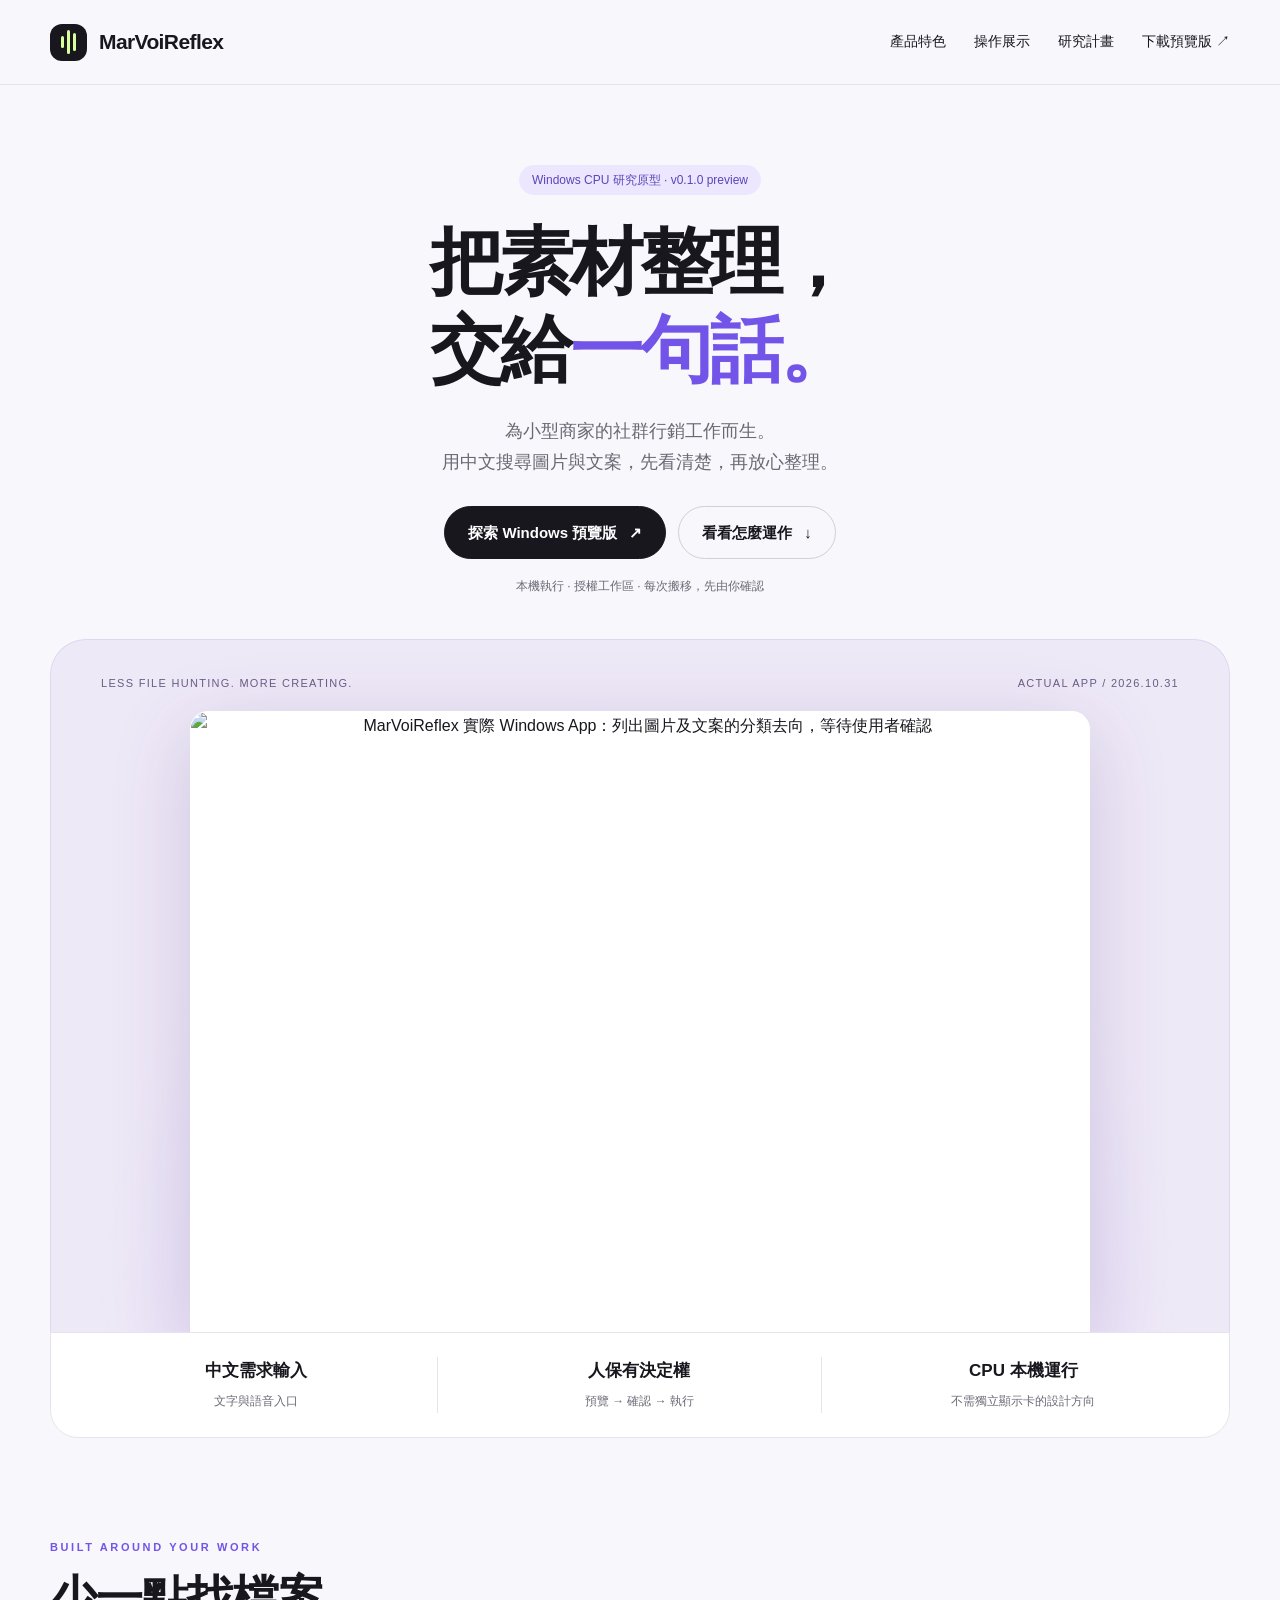
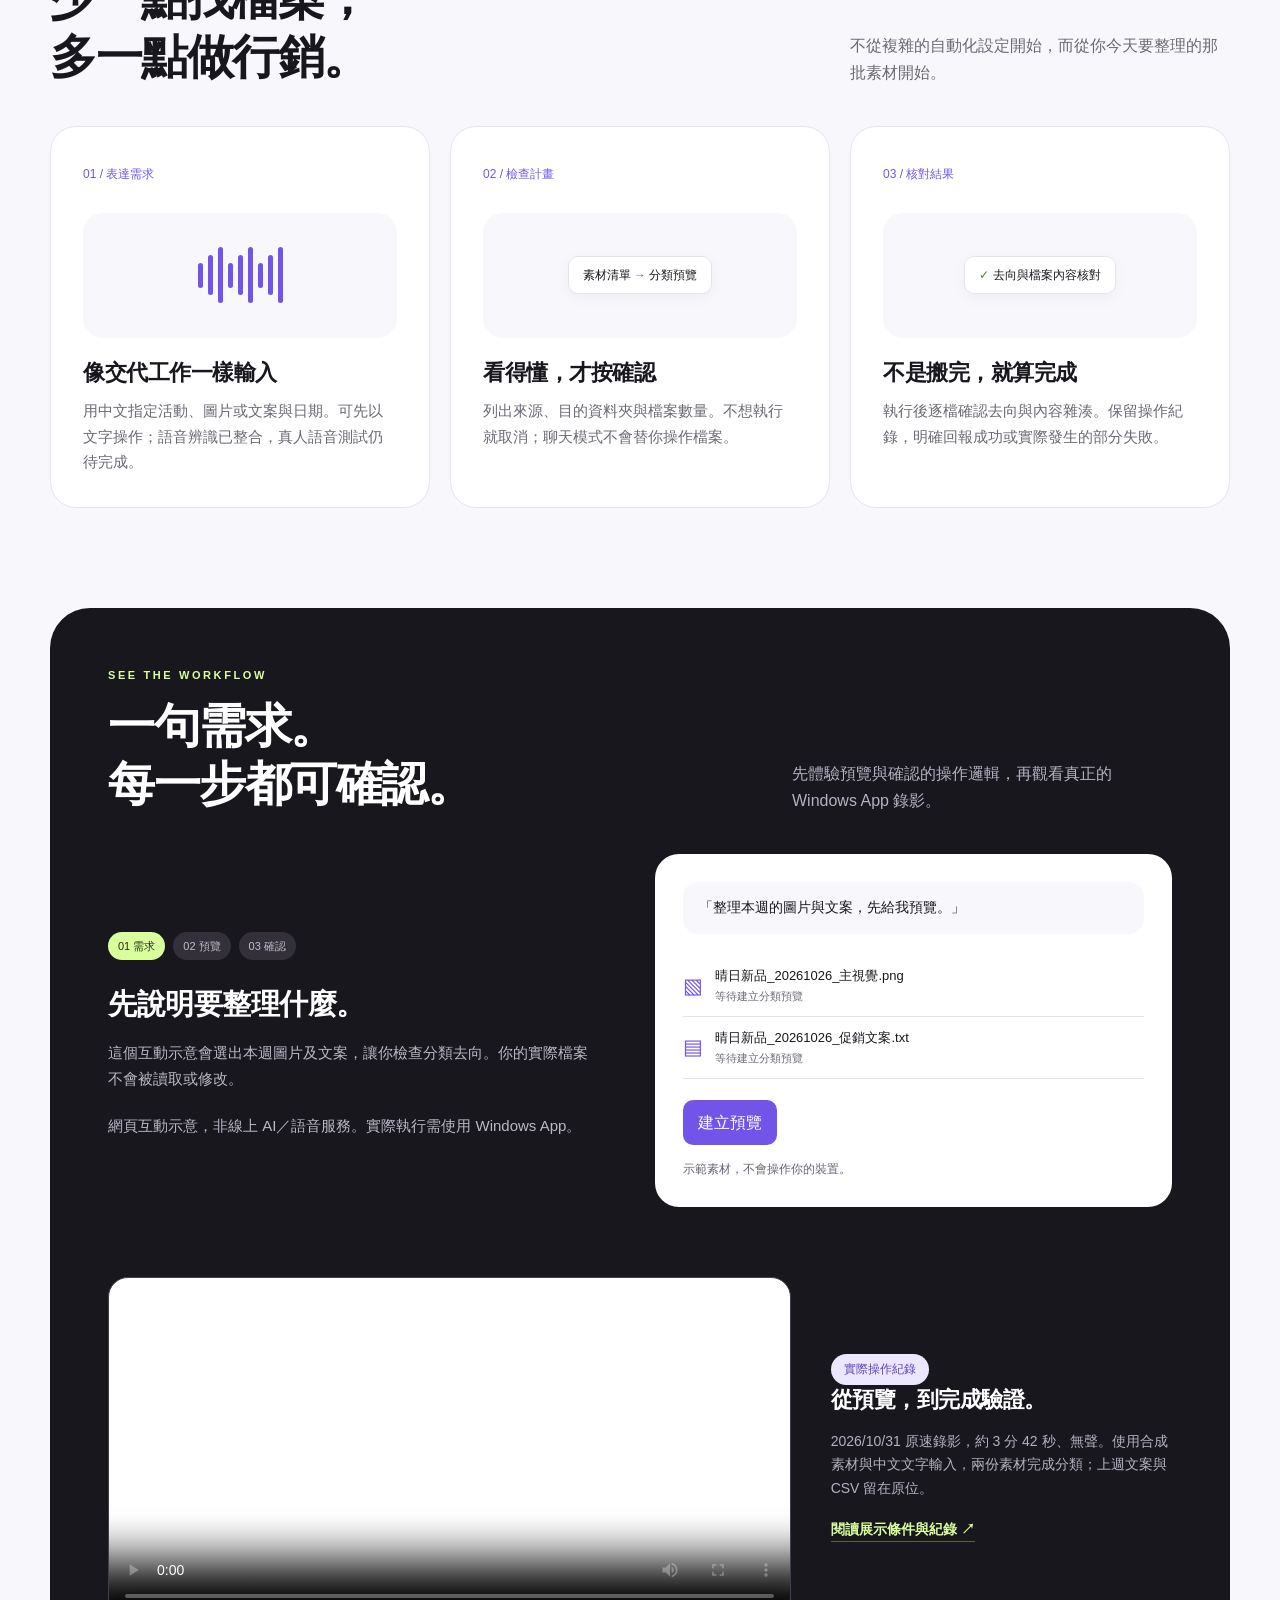
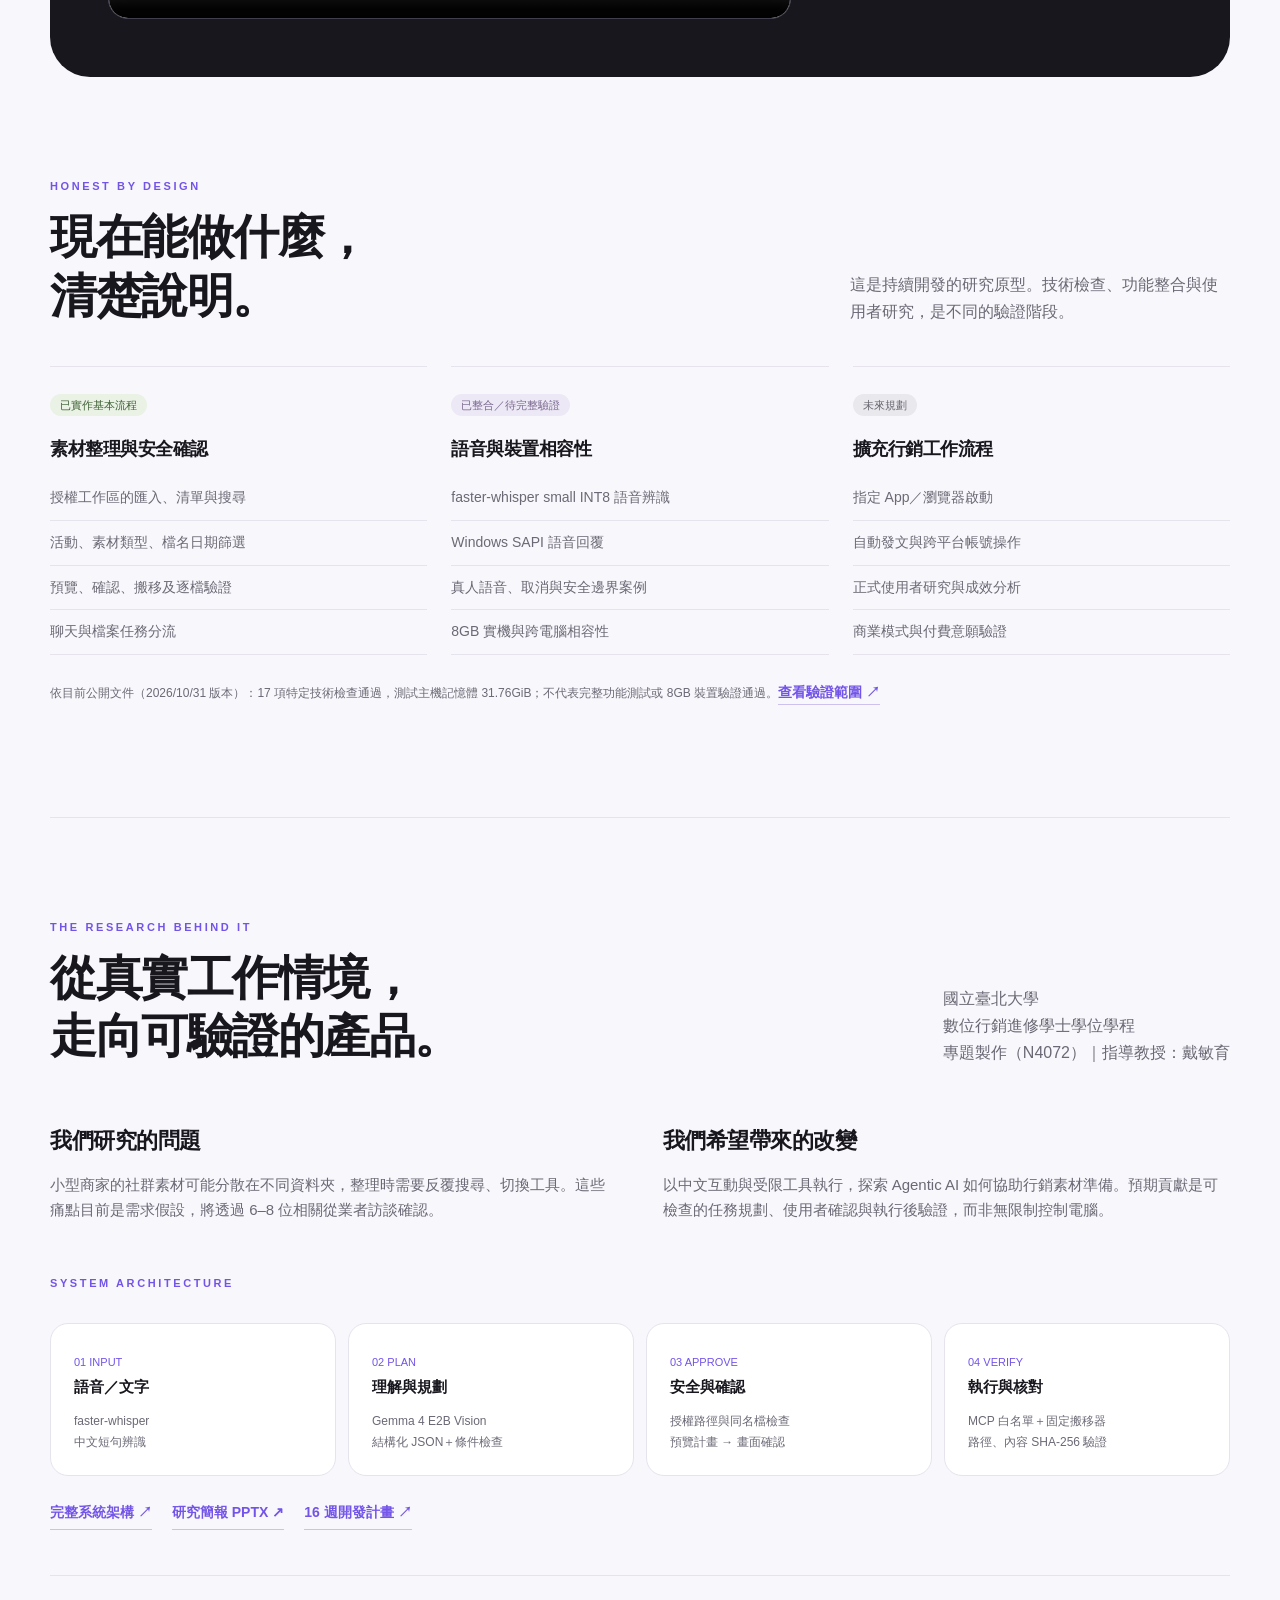
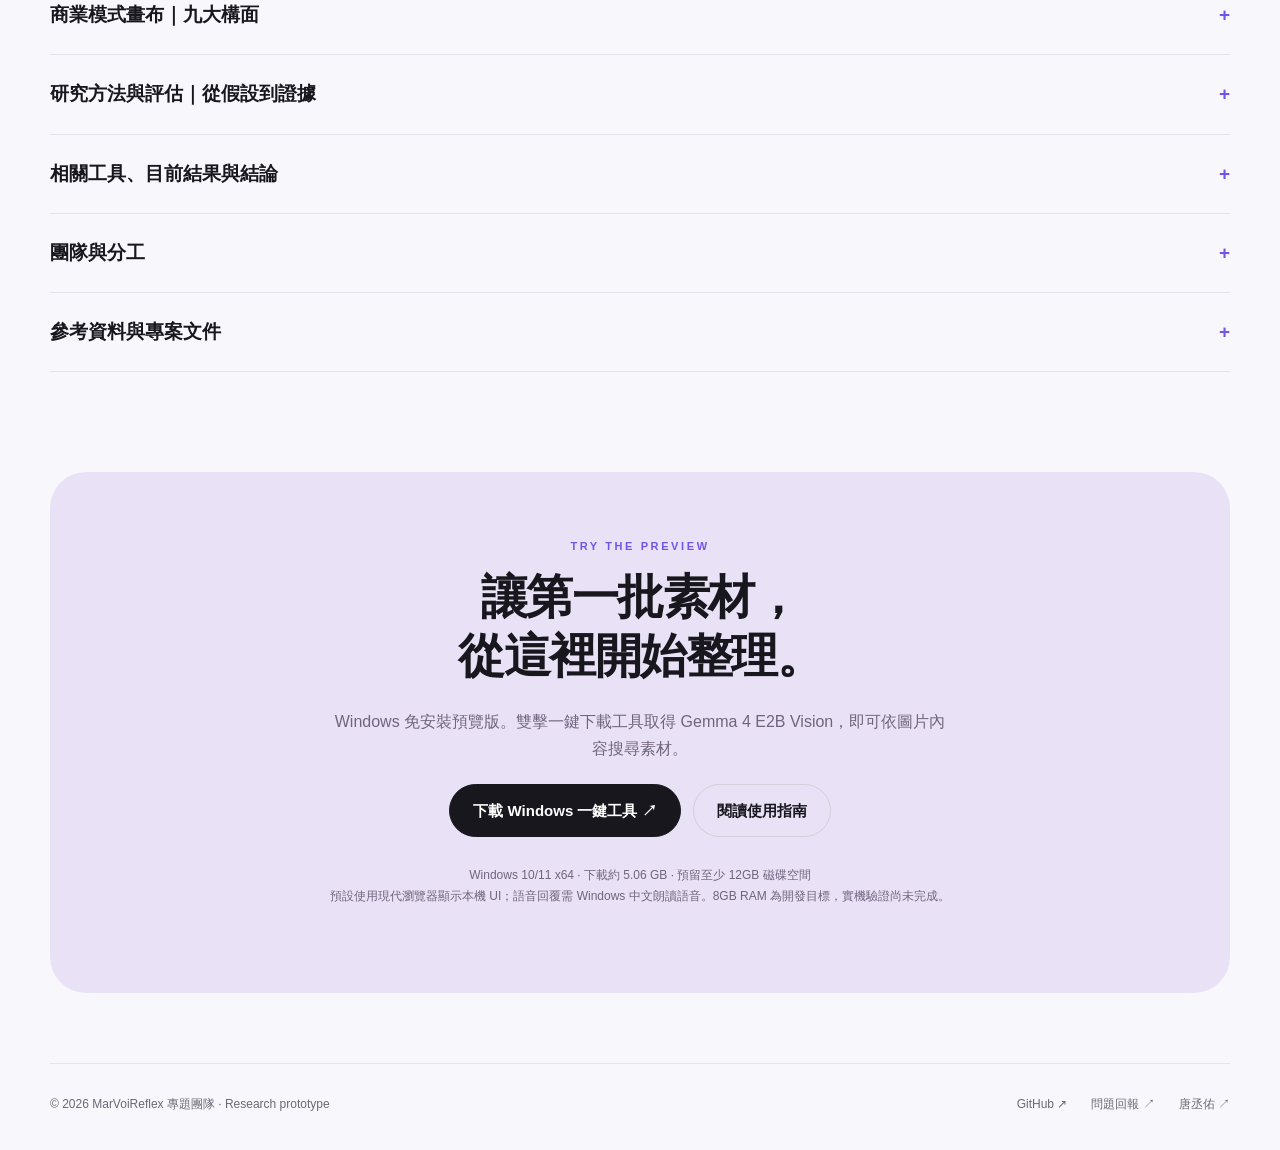
==== commit e74ad35e: "Fix task submission and improve local recognition review" ====
--- a/index.html
+++ b/index.html
@@ -10,7 +10,7 @@
 <details><summary>相關工具、目前結果與結論</summary><div class="detail"><p>研究參考 Windows Voice Access、Power Automate Desktop 與其 Copilot；比較重點為中文素材整理的口令數、設定成本、操作時間與錯誤恢復。目前比較依官方文件整理，競品實測仍在規劃中。</p><p>目前成果為可展示的 Windows CPU 原型、素材預覽與確認流程，以及特定工程檢查紀錄。是否能改善實際行銷人員效率，須待正式使用者研究後下結論。</p><a class="textlink" href="https://github.com/marvoireflexai/MarVoiReflex/blob/main/docs/project-positioning.md">工具比較與研究定位 ↗</a></div></details>
 <details><summary>團隊與分工</summary><div class="detail"><div class="team"><div><strong>唐丞佑</strong><span>組長<br>規劃進度、整合成果</span></div><div><strong>劉邦昱</strong><span>語音輸入與語音回覆</span></div><div><strong>劉芮妘</strong><span>畫面資訊與結果確認</span></div><div><strong>李心愉</strong><span>理解指令、研究資料</span></div></div></div></details>
 <details><summary>參考資料與專案文件</summary><div class="detail"><p><a class="textlink" href="https://drive.google.com/file/d/1s6wkJIULlJHknoELVIFMi5XBsE9Rpsbp/view">Agentic AI Innovative Applications 課程指引 ↗</a></p><p><a class="textlink" href="https://github.com/marvoireflexai/MarVoiReflex/blob/main/docs/references.md">完整參考資料與第三方工具來源 ↗</a></p><p><a class="textlink" href="https://github.com/marvoireflexai/MarVoiReflex/blob/main/docs/requirements.md">研究需求與驗收對照 ↗</a></p><p>本站依公開專案文件整理，未將課程 PDF 重新散布。網站為產品與研究介紹頁，並非正式測試成果報告。</p></div></details></section>
-<div class="download" id="download"><div class="eyebrow">TRY THE PREVIEW</div><h2>讓第一批素材，<br>從這裡開始整理。</h2><p>Windows 免安裝預覽版。雙擊一鍵下載工具取得 Gemma 4 E2B Vision，即可依圖片內容搜尋素材。</p><div class="actions"><a class="button" href="https://github.com/marvoireflexai/MarVoiReflex/releases/download/v0.2.0-e2b-20261128/MarVoiReflex-Download-Windows.cmd">下載 Windows 一鍵工具 ↗</a><a class="button light" href="https://github.com/marvoireflexai/MarVoiReflex/blob/main/docs/user-guide.md">閱讀使用指南</a></div><p class="requirements">Windows 10/11 x64 · 下載約 5.04 GB · 預留至少 12GB 磁碟空間<br>預設使用現代瀏覽器顯示本機 UI；語音回覆需 Windows 中文朗讀語音。8GB RAM 為開發目標，實機驗證尚未完成。</p></div></div></main><footer class="wrap"><span>© 2026 MarVoiReflex 專題團隊 · Research prototype</span><div><a href="https://github.com/marvoireflexai/MarVoiReflex">GitHub ↗</a><a href="https://github.com/marvoireflexai/MarVoiReflex/issues">問題回報 ↗</a><a href="https://yo20ywork-max.github.io/">唐丞佑 ↗</a></div></footer><script>
+<div class="download" id="download"><div class="eyebrow">TRY THE PREVIEW</div><h2>讓第一批素材，<br>從這裡開始整理。</h2><p>Windows 免安裝預覽版。雙擊一鍵下載工具取得 Gemma 4 E2B Vision，即可依圖片內容搜尋素材。</p><div class="actions"><a class="button" href="https://github.com/marvoireflexai/MarVoiReflex/releases/download/v0.2.1-task-fix-20261128/MarVoiReflex-Download-Windows.cmd">下載 Windows 一鍵工具 ↗</a><a class="button light" href="https://github.com/marvoireflexai/MarVoiReflex/blob/main/docs/user-guide.md">閱讀使用指南</a></div><p class="requirements">Windows 10/11 x64 · 下載約 5.06 GB · 預留至少 12GB 磁碟空間<br>預設使用現代瀏覽器顯示本機 UI；語音回覆需 Windows 中文朗讀語音。8GB RAM 為開發目標，實機驗證尚未完成。</p></div></div></main><footer class="wrap"><span>© 2026 MarVoiReflex 專題團隊 · Research prototype</span><div><a href="https://github.com/marvoireflexai/MarVoiReflex">GitHub ↗</a><a href="https://github.com/marvoireflexai/MarVoiReflex/issues">問題回報 ↗</a><a href="https://yo20ywork-max.github.io/">唐丞佑 ↗</a></div></footer><script>
 const q=id=>document.getElementById(id), initial=q('files').innerHTML;
 function show(ids){['preview','confirm','cancel','reset'].forEach(id=>q(id).hidden=!ids.includes(id))}
 function step(n){document.querySelectorAll('.steps span').forEach((el,i)=>el.classList.toggle('active',i===n))}
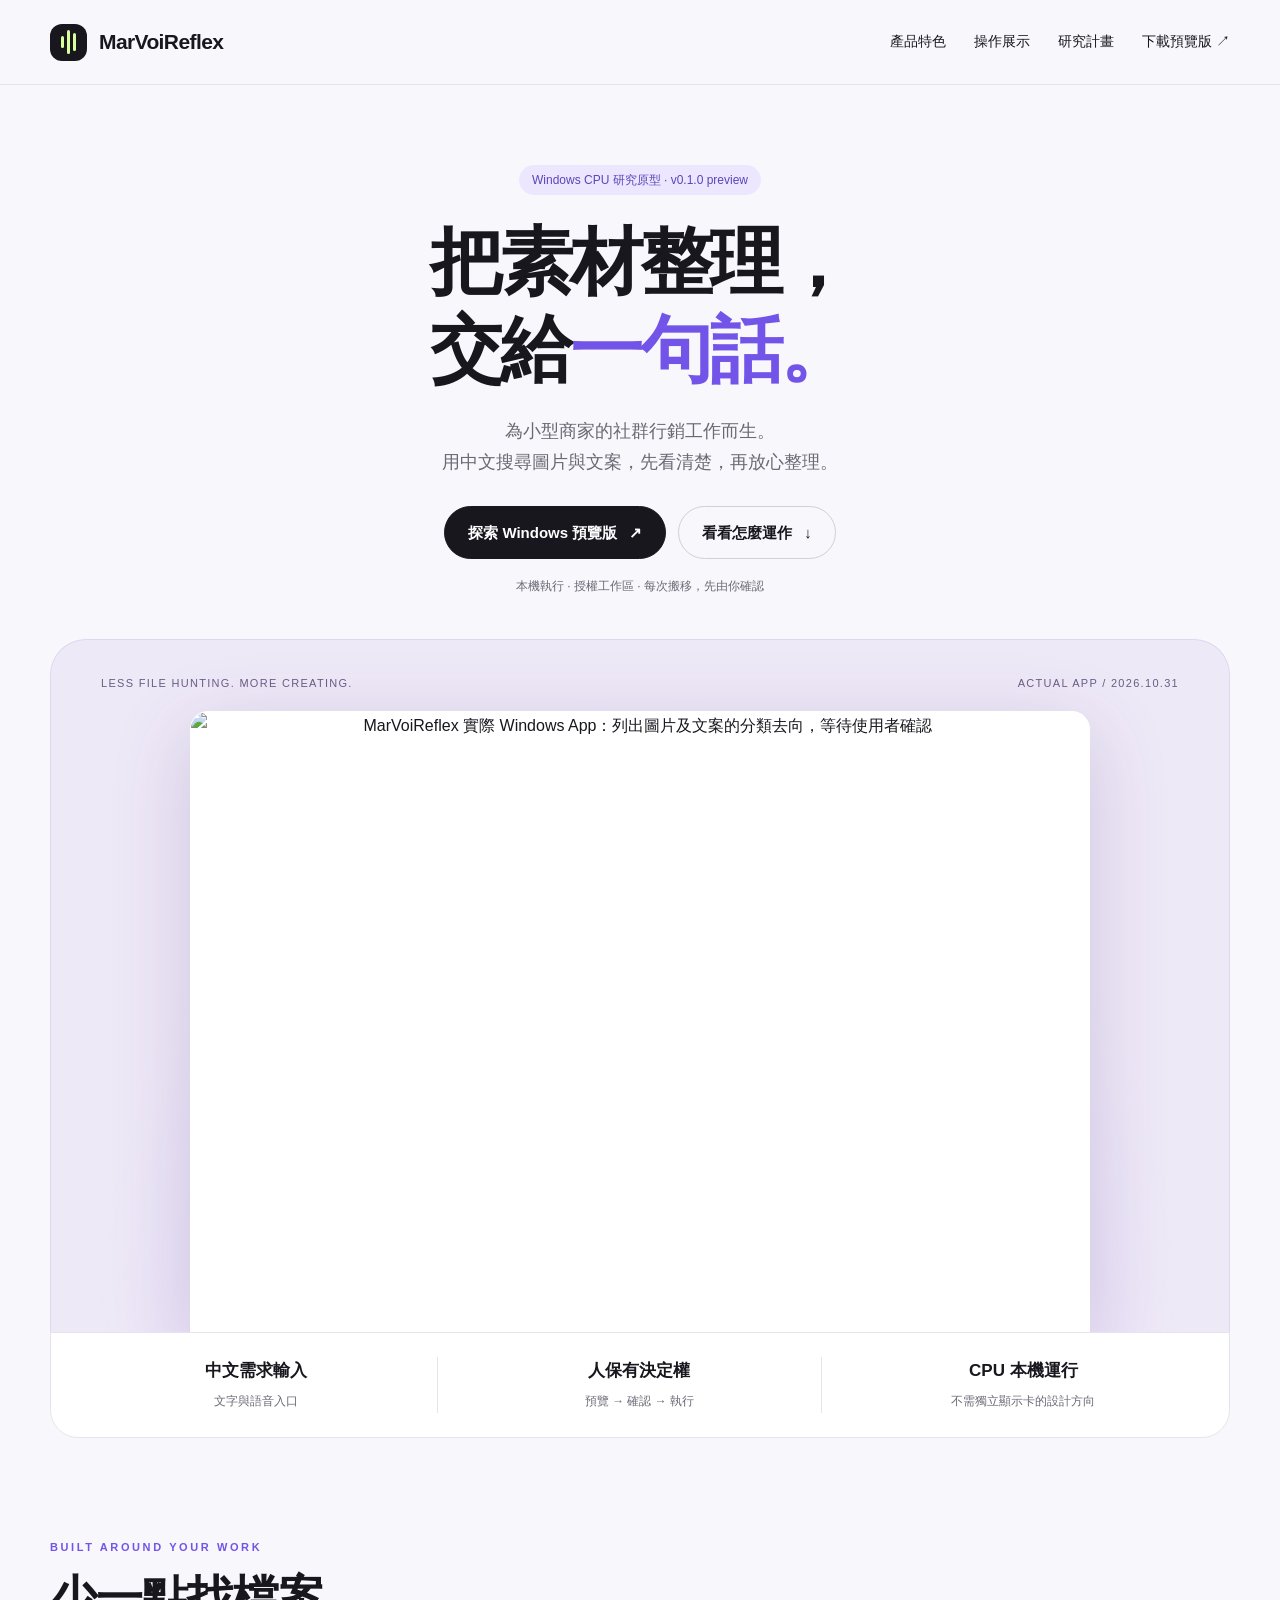
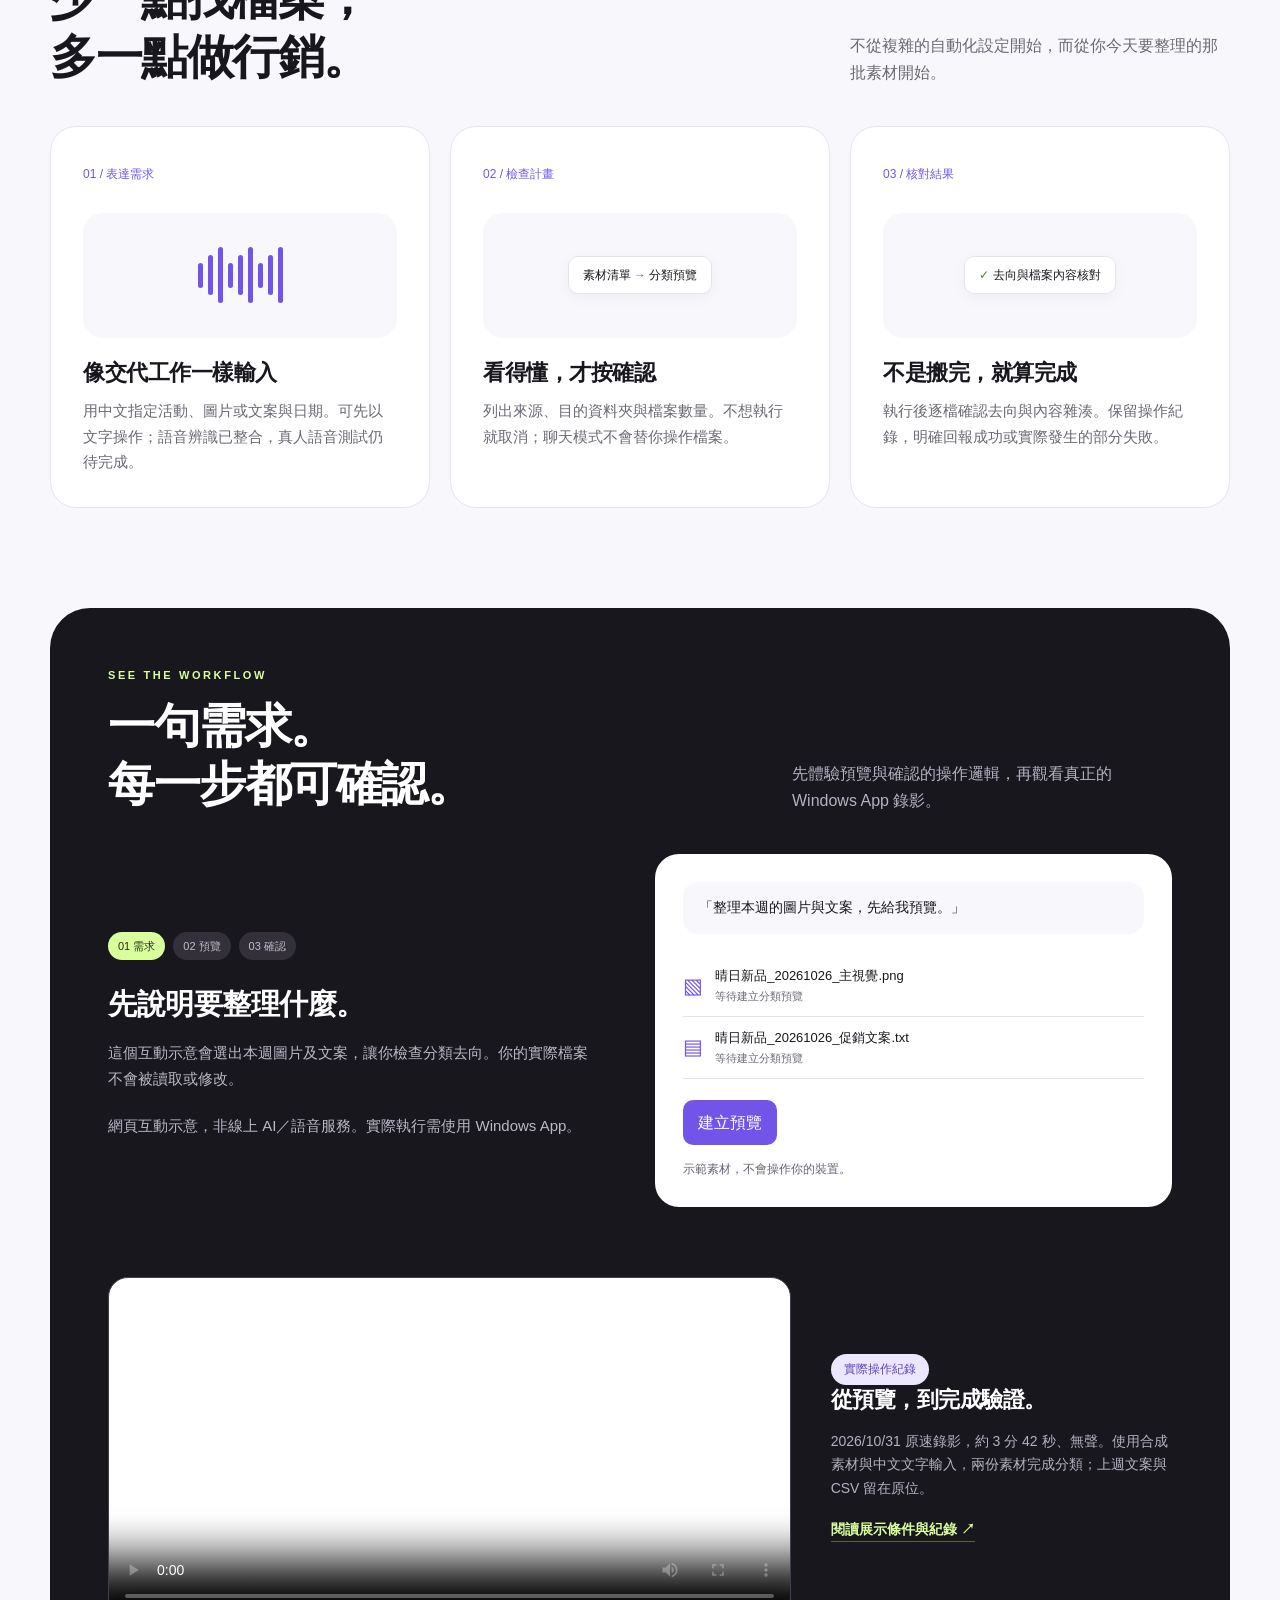
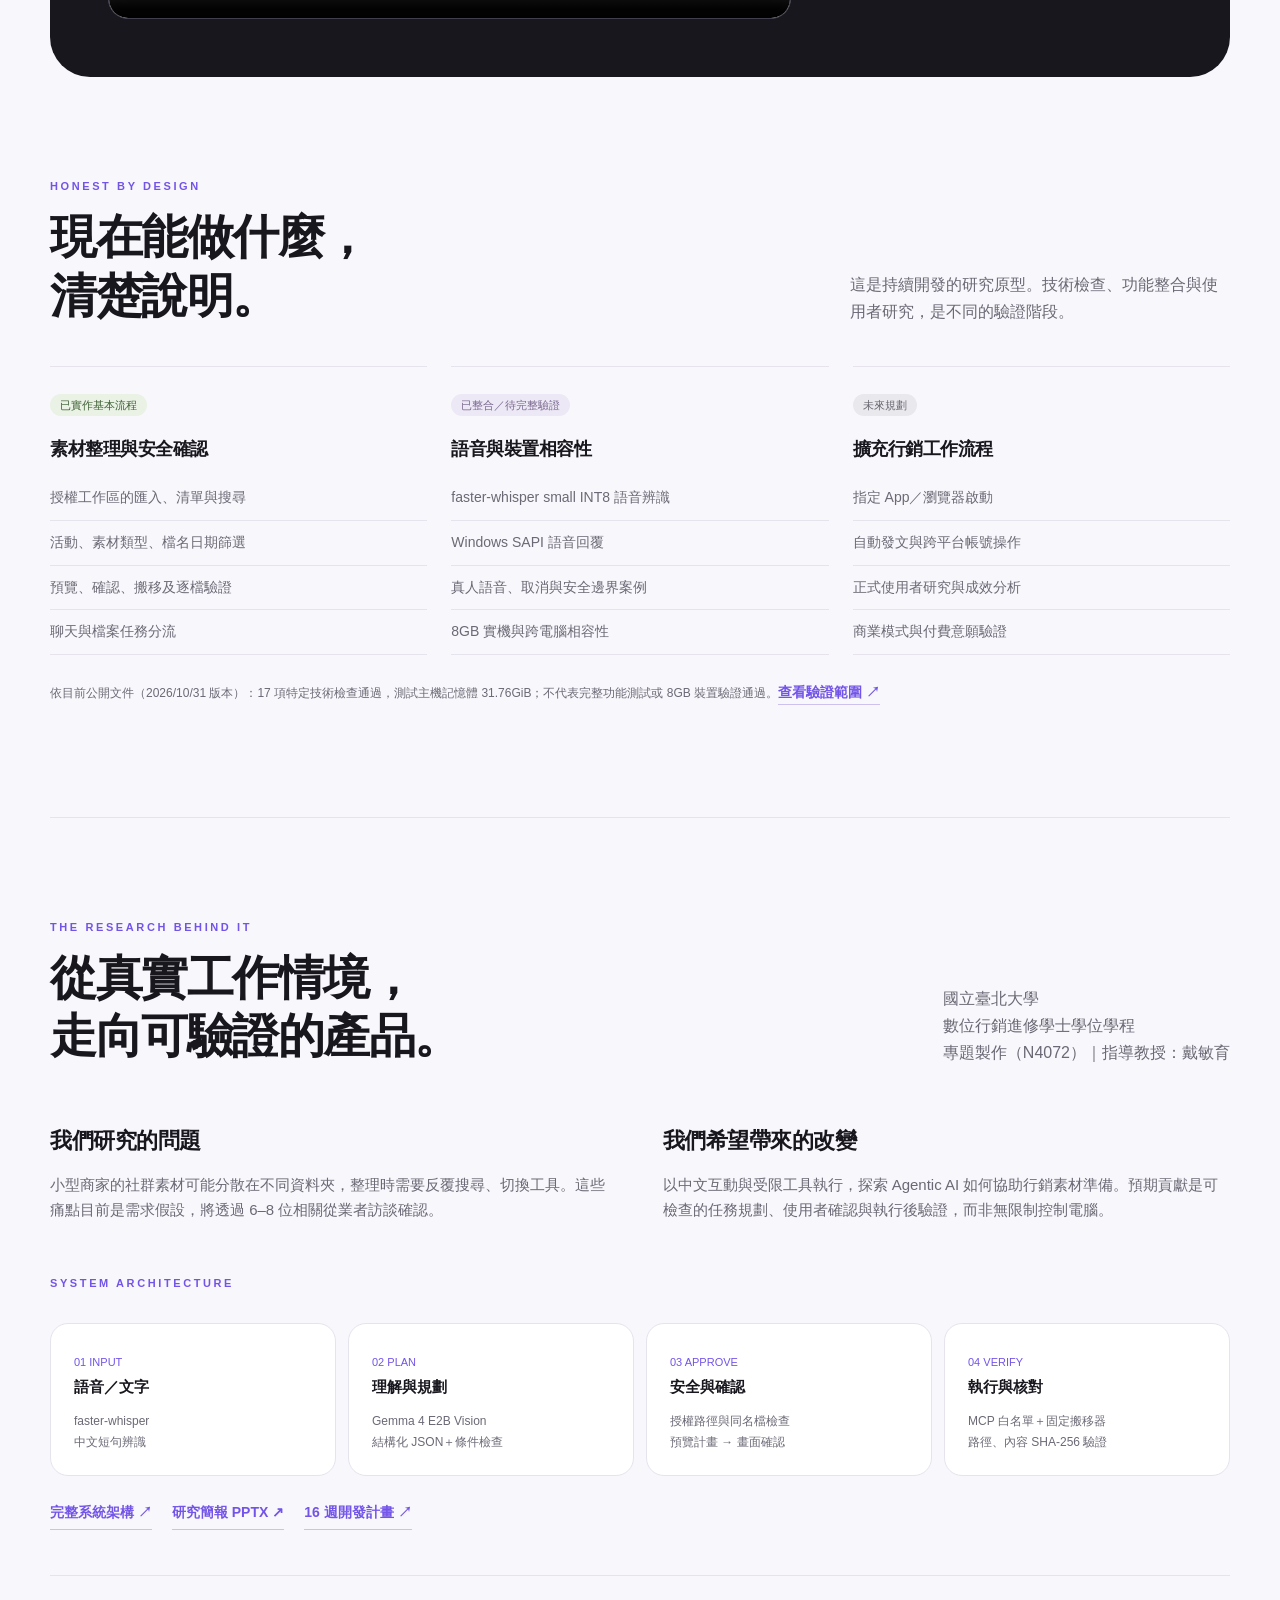
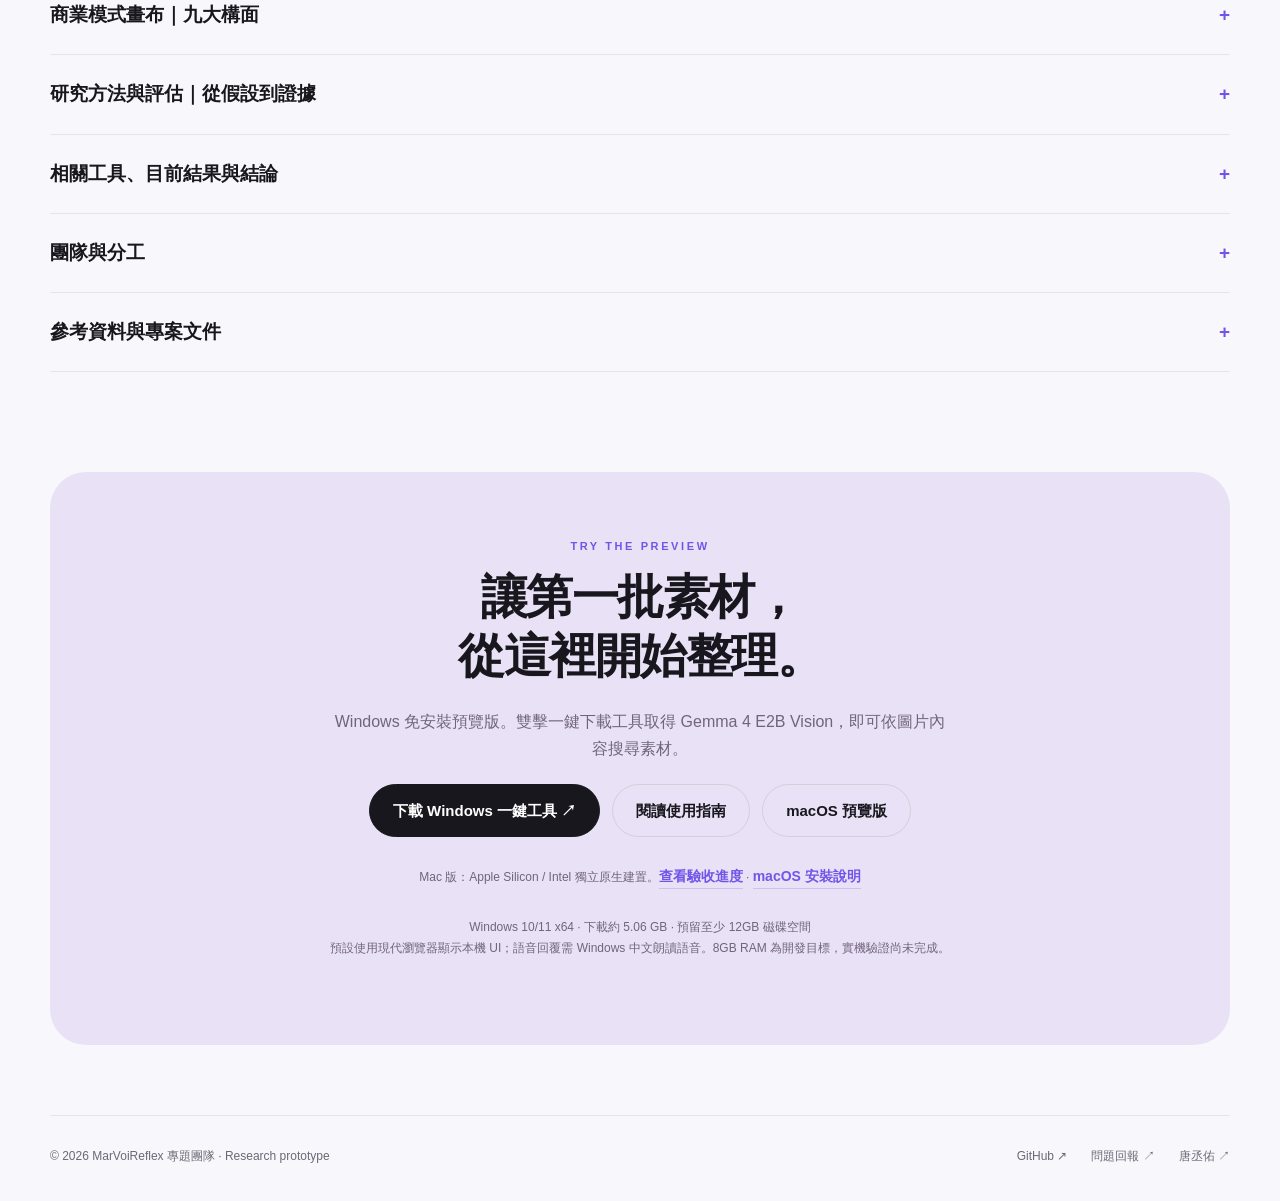
==== commit d581f721: "Expose native macOS preview download and build status on project homepage" ====
--- a/index.html
+++ b/index.html
@@ -10,7 +10,7 @@
 <details><summary>相關工具、目前結果與結論</summary><div class="detail"><p>研究參考 Windows Voice Access、Power Automate Desktop 與其 Copilot；比較重點為中文素材整理的口令數、設定成本、操作時間與錯誤恢復。目前比較依官方文件整理，競品實測仍在規劃中。</p><p>目前成果為可展示的 Windows CPU 原型、素材預覽與確認流程，以及特定工程檢查紀錄。是否能改善實際行銷人員效率，須待正式使用者研究後下結論。</p><a class="textlink" href="https://github.com/marvoireflexai/MarVoiReflex/blob/main/docs/project-positioning.md">工具比較與研究定位 ↗</a></div></details>
 <details><summary>團隊與分工</summary><div class="detail"><div class="team"><div><strong>唐丞佑</strong><span>組長<br>規劃進度、整合成果</span></div><div><strong>劉邦昱</strong><span>語音輸入與語音回覆</span></div><div><strong>劉芮妘</strong><span>畫面資訊與結果確認</span></div><div><strong>李心愉</strong><span>理解指令、研究資料</span></div></div></div></details>
 <details><summary>參考資料與專案文件</summary><div class="detail"><p><a class="textlink" href="https://drive.google.com/file/d/1s6wkJIULlJHknoELVIFMi5XBsE9Rpsbp/view">Agentic AI Innovative Applications 課程指引 ↗</a></p><p><a class="textlink" href="https://github.com/marvoireflexai/MarVoiReflex/blob/main/docs/references.md">完整參考資料與第三方工具來源 ↗</a></p><p><a class="textlink" href="https://github.com/marvoireflexai/MarVoiReflex/blob/main/docs/requirements.md">研究需求與驗收對照 ↗</a></p><p>本站依公開專案文件整理，未將課程 PDF 重新散布。網站為產品與研究介紹頁，並非正式測試成果報告。</p></div></details></section>
-<div class="download" id="download"><div class="eyebrow">TRY THE PREVIEW</div><h2>讓第一批素材，<br>從這裡開始整理。</h2><p>Windows 免安裝預覽版。雙擊一鍵下載工具取得 Gemma 4 E2B Vision，即可依圖片內容搜尋素材。</p><div class="actions"><a class="button" href="https://github.com/marvoireflexai/MarVoiReflex/releases/download/v0.2.1-task-fix-20261128/MarVoiReflex-Download-Windows.cmd">下載 Windows 一鍵工具 ↗</a><a class="button light" href="https://github.com/marvoireflexai/MarVoiReflex/blob/main/docs/user-guide.md">閱讀使用指南</a></div><p class="requirements">Windows 10/11 x64 · 下載約 5.06 GB · 預留至少 12GB 磁碟空間<br>預設使用現代瀏覽器顯示本機 UI；語音回覆需 Windows 中文朗讀語音。8GB RAM 為開發目標，實機驗證尚未完成。</p></div></div></main><footer class="wrap"><span>© 2026 MarVoiReflex 專題團隊 · Research prototype</span><div><a href="https://github.com/marvoireflexai/MarVoiReflex">GitHub ↗</a><a href="https://github.com/marvoireflexai/MarVoiReflex/issues">問題回報 ↗</a><a href="https://yo20ywork-max.github.io/">唐丞佑 ↗</a></div></footer><script>
+<div class="download" id="download"><div class="eyebrow">TRY THE PREVIEW</div><h2>讓第一批素材，<br>從這裡開始整理。</h2><p>Windows 免安裝預覽版。雙擊一鍵下載工具取得 Gemma 4 E2B Vision，即可依圖片內容搜尋素材。</p><div class="actions"><a class="button" href="https://github.com/marvoireflexai/MarVoiReflex/releases/download/v0.3.3-search-speed-20261128/MarVoiReflex-Download-Windows.cmd">下載 Windows 一鍵工具 ↗</a><a class="button light" href="https://github.com/marvoireflexai/MarVoiReflex/blob/main/docs/user-guide.md">閱讀使用指南</a><a class="button light" href="https://github.com/marvoireflexai/MarVoiReflex/releases">macOS 預覽版</a></div><p class="requirements">Mac 版：Apple Silicon / Intel 獨立原生建置。<a class="textlink" href="https://github.com/marvoireflexai/MarVoiReflex/actions/workflows/macos-preview.yml">查看驗收進度</a> · <a class="textlink" href="https://github.com/marvoireflexai/MarVoiReflex/blob/feature/macos-preview/docs/macos-preview.md">macOS 安裝說明</a></p><p class="requirements">Windows 10/11 x64 · 下載約 5.06 GB · 預留至少 12GB 磁碟空間<br>預設使用現代瀏覽器顯示本機 UI；語音回覆需 Windows 中文朗讀語音。8GB RAM 為開發目標，實機驗證尚未完成。</p></div></div></main><footer class="wrap"><span>© 2026 MarVoiReflex 專題團隊 · Research prototype</span><div><a href="https://github.com/marvoireflexai/MarVoiReflex">GitHub ↗</a><a href="https://github.com/marvoireflexai/MarVoiReflex/issues">問題回報 ↗</a><a href="https://yo20ywork-max.github.io/">唐丞佑 ↗</a></div></footer><script>
 const q=id=>document.getElementById(id), initial=q('files').innerHTML;
 function show(ids){['preview','confirm','cancel','reset'].forEach(id=>q(id).hidden=!ids.includes(id))}
 function step(n){document.querySelectorAll('.steps span').forEach((el,i)=>el.classList.toggle('active',i===n))}
